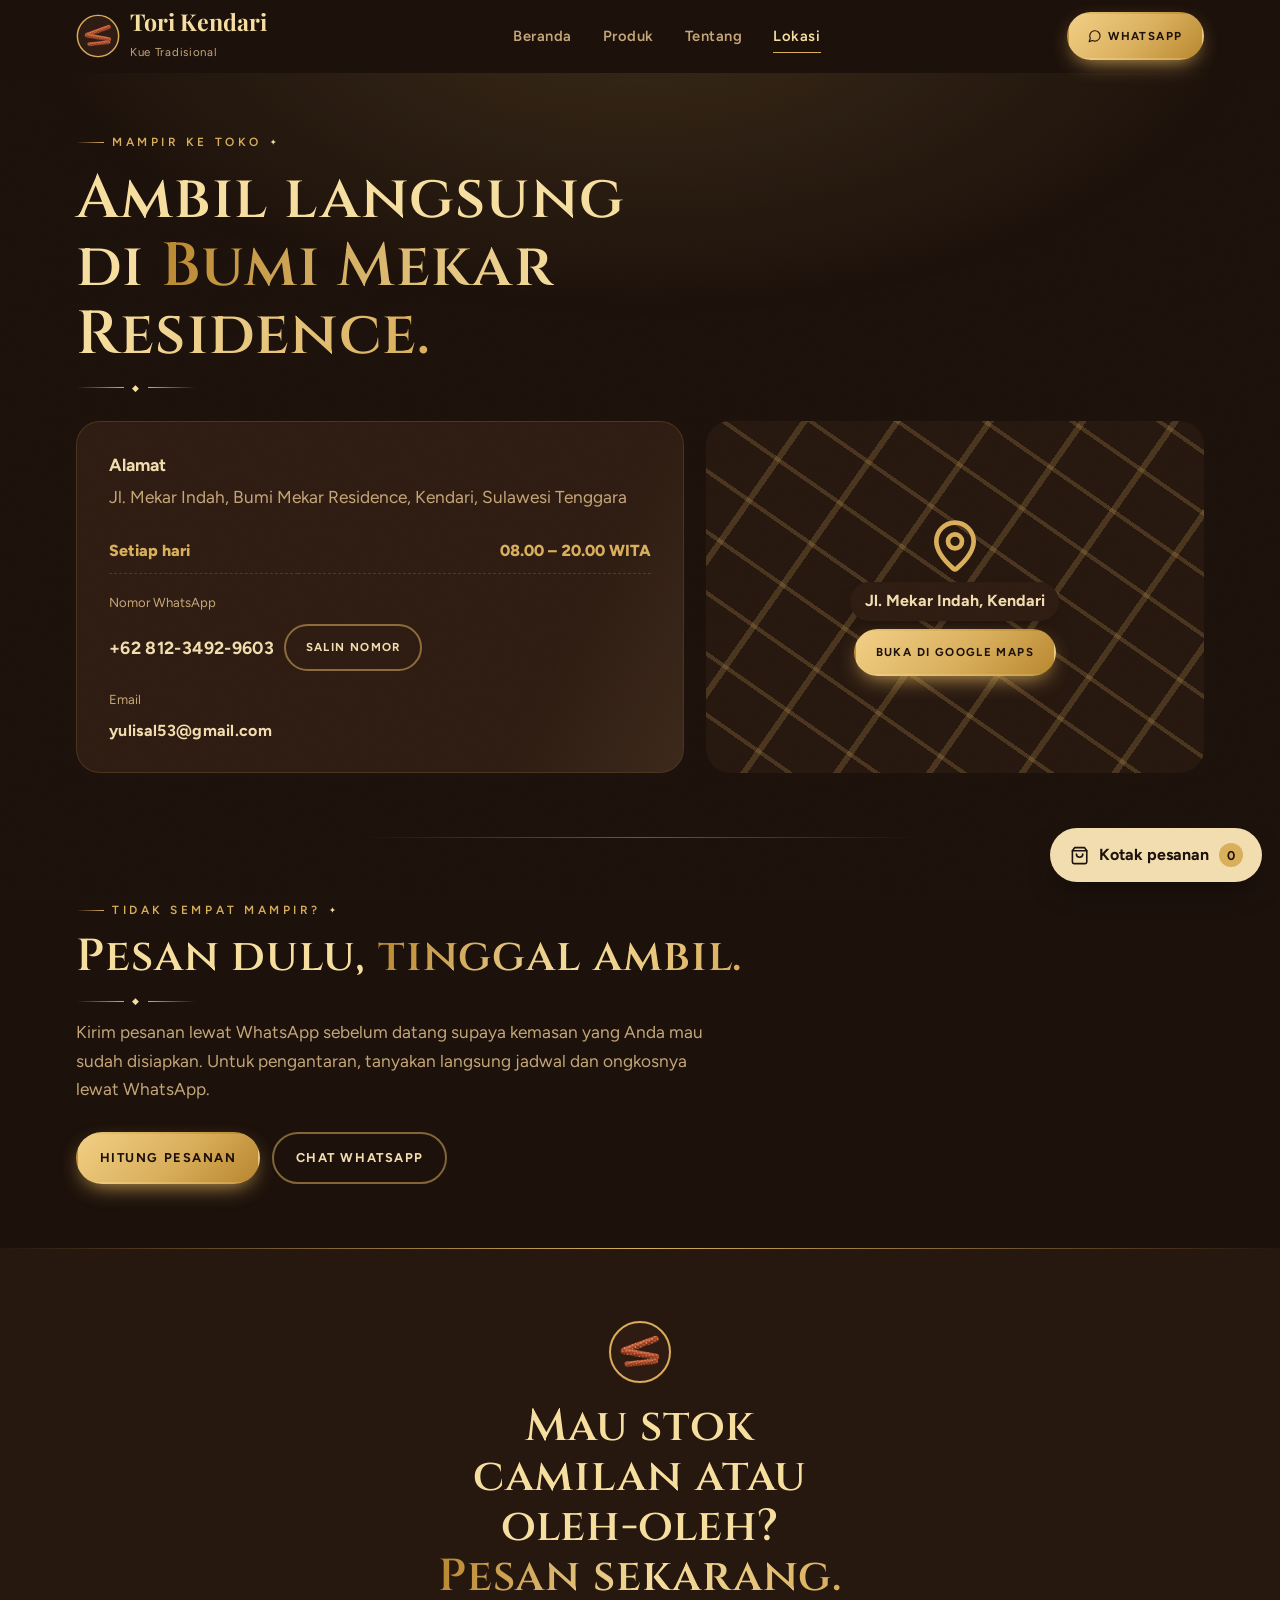
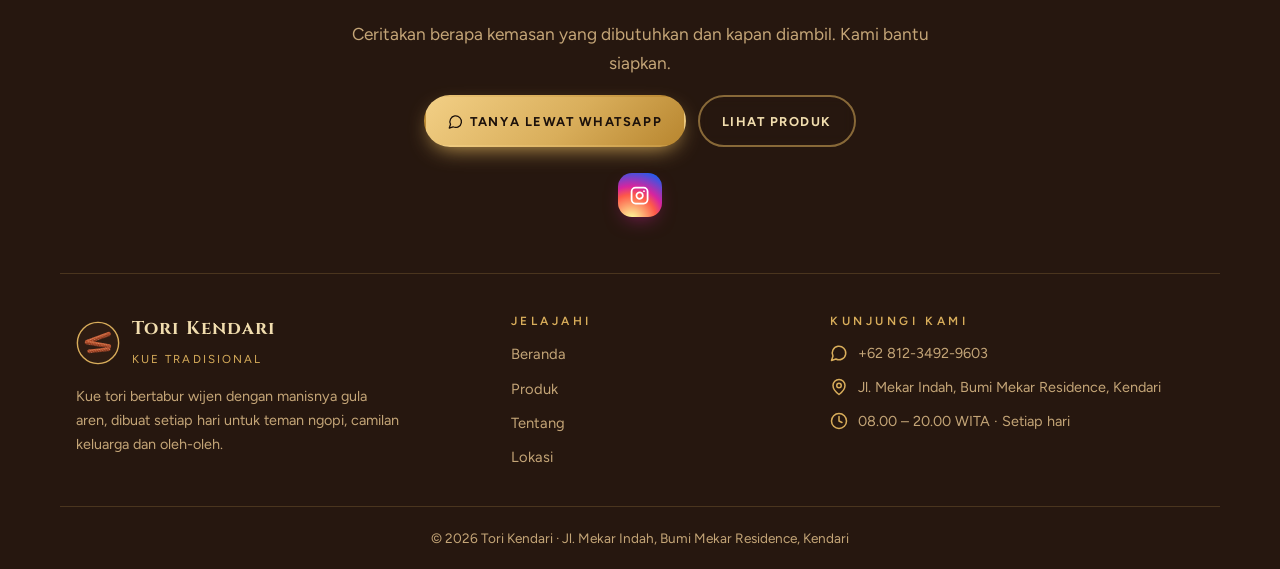
==== lokasi.html @ e7e42499 "Gabungkan Hitung Pesanan ke halaman Produk; pesan.html dialihkan ke produk.html#hitung Co-Authored-B" ====
<!doctype html>
<html lang="id">
<head>
<meta charset="utf-8">
<meta name="viewport" content="width=device-width,initial-scale=1,viewport-fit=cover">
<title>Lokasi & Jam Buka · Tori Kendari</title>
<meta name="claude:viewport-fit-sides" content="cover">
<meta name="description" content="Mampir ke Jl. Mekar Indah, Bumi Mekar Residence, Kendari. Buka setiap hari 08.00–20.00 WITA. Pesan dulu lewat WhatsApp, tinggal ambil!">
<meta property="og:type" content="website">
<meta property="og:site_name" content="Tori Kendari">
<meta property="og:locale" content="id_ID">
<meta property="og:url" content="https://tori-kendari.vercel.app/lokasi.html">
<meta property="og:title" content="Lokasi & Jam Buka · Tori Kendari">
<meta property="og:description" content="Mampir ke Jl. Mekar Indah, Bumi Mekar Residence, Kendari. Buka setiap hari 08.00–20.00 WITA. Pesan dulu lewat WhatsApp, tinggal ambil!">
<meta property="og:image" content="https://tori-kendari.vercel.app/og.jpg">
<meta property="og:image:width" content="1200">
<meta property="og:image:height" content="630">
<meta property="og:image:alt" content="Kue tori renyah bertabur wijen dari Tori Kendari">
<meta name="twitter:card" content="summary_large_image">
<meta name="twitter:title" content="Lokasi & Jam Buka · Tori Kendari">
<meta name="twitter:description" content="Mampir ke Jl. Mekar Indah, Bumi Mekar Residence, Kendari. Buka setiap hari 08.00–20.00 WITA. Pesan dulu lewat WhatsApp, tinggal ambil!">
<meta name="twitter:image" content="https://tori-kendari.vercel.app/og.jpg">
<meta name="theme-color" content="#1C110B">
<link rel="icon" href="favicon.svg" type="image/svg+xml">
<link rel="preconnect" href="https://fonts.googleapis.com">
<link rel="preconnect" href="https://fonts.gstatic.com" crossorigin>
<link rel="stylesheet" href="https://fonts.googleapis.com/css2?family=Cinzel:wght@500;600;700&family=Figtree:wght@400;500;600;700;800&family=Great+Vibes&family=Playfair+Display:ital,wght@0,600;0,700;1,600;1,700&display=swap">
<link rel="stylesheet" href="style.css">
</head>
<body data-page="lokasi">


<!-- Ilustrasi (dipakai ulang lewat <use>) -->
<svg width="0" height="0" style="position:absolute" aria-hidden="true">
  <defs>
    <pattern id="wijen" width="14" height="10" patternUnits="userSpaceOnUse" patternTransform="rotate(20)">
      <ellipse cx="3" cy="3" rx="1.7" ry="1" fill="#FFF3DC"/>
      <ellipse cx="10" cy="8" rx="1.7" ry="1" fill="#FFF3DC" transform="rotate(40 10 8)"/>
    </pattern>
    <linearGradient id="kulit" x1="0" y1="0" x2="0" y2="1">
      <stop offset="0" stop-color="#C8572F"/><stop offset=".55" stop-color="#A2401F"/><stop offset="1" stop-color="#6E2812"/>
    </linearGradient>
    <symbol id="stik" viewBox="0 0 100 20">
      <rect x="1" y="2" width="98" height="16" rx="8" fill="url(#kulit)"/>
      <rect x="1" y="2" width="98" height="16" rx="8" fill="url(#wijen)"/>
      <path d="M12 6h70" stroke="#F2A36E" stroke-width="2" stroke-linecap="round" opacity=".45"/>
    </symbol>
    <symbol id="i-tori" viewBox="0 0 120 120">
      <ellipse cx="60" cy="82" rx="50" ry="16" fill="#8A8F96"/>
      <ellipse cx="60" cy="78" rx="46" ry="13" fill="#5E6268"/>
      <use href="#stik" x="18" y="58" width="50" height="10" transform="rotate(-18 43 63)"/>
      <use href="#stik" x="46" y="56" width="52" height="10" transform="rotate(14 72 61)"/>
      <use href="#stik" x="24" y="66" width="54" height="11" transform="rotate(6 51 71)"/>
      <use href="#stik" x="40" y="46" width="48" height="10" transform="rotate(-30 64 51)"/>
      <use href="#stik" x="22" y="48" width="46" height="10" transform="rotate(24 45 53)"/>
      <use href="#stik" x="50" y="68" width="46" height="10" transform="rotate(-8 73 73)"/>
      <path d="M10 82c4 10 24 16 50 16s46-6 50-16" fill="none" stroke="#B9BEC4" stroke-width="3"/>
    </symbol>
    <symbol id="i-kotak" viewBox="0 0 120 120">
      <rect x="16" y="34" width="88" height="62" rx="8" fill="#E9EEF2" opacity=".35" stroke="#FFFFFF" stroke-opacity=".6" stroke-width="2"/>
      <use href="#stik" x="22" y="52" width="44" height="9" transform="rotate(-10 44 56)"/>
      <use href="#stik" x="52" y="48" width="44" height="9" transform="rotate(12 74 52)"/>
      <use href="#stik" x="26" y="68" width="46" height="9" transform="rotate(8 49 72)"/>
      <use href="#stik" x="54" y="72" width="42" height="9" transform="rotate(-6 75 76)"/>
      <use href="#stik" x="34" y="80" width="40" height="9" transform="rotate(-14 54 84)"/>
      <rect x="12" y="26" width="96" height="12" rx="5" fill="#FFFFFF" opacity=".4"/>
      <path d="M24 40v48" stroke="#fff" stroke-width="3" stroke-linecap="round" opacity=".5"/>
    </symbol>
    <symbol id="i-hadiah" viewBox="0 0 120 120">
      <rect x="22" y="46" width="76" height="52" rx="6" fill="#7A4A2A"/>
      <rect x="16" y="34" width="88" height="16" rx="5" fill="#9C6238"/>
      <rect x="54" y="34" width="12" height="64" fill="#D9AE5B"/>
      <path d="M60 34c-8-14-26-14-24-2 2 8 16 4 24 2zM60 34c8-14 26-14 24-2-2 8-16 4-24 2z" fill="#F2CF85"/>
    </symbol>
    <symbol id="i-pouch" viewBox="0 0 120 120">
      <path d="M30 22h60l6 74c0 4-3 6-6 6H30c-3 0-6-2-6-6z" fill="#E2A93A"/>
      <path d="M30 22h60v10H30z" fill="#C98A22"/>
      <path d="M36 27h48" stroke="#8A5A12" stroke-width="2" stroke-dasharray="3 3"/>
      <rect x="38" y="48" width="44" height="40" rx="8" fill="#FFF3DC" opacity=".35"/>
      <use href="#stik" x="40" y="56" width="38" height="8" transform="rotate(-14 59 60)"/>
      <use href="#stik" x="42" y="66" width="38" height="8" transform="rotate(10 61 70)"/>
      <use href="#stik" x="40" y="76" width="36" height="8" transform="rotate(-6 58 80)"/>
      <rect x="44" y="38" width="32" height="6" rx="3" fill="#5A2E1E" opacity=".7"/>
    </symbol>
    <symbol id="i-mark" viewBox="0 0 48 48">
      <circle cx="24" cy="24" r="24" fill="#2E1C12"/>
      <circle cx="24" cy="24" r="22.5" fill="none" stroke="#D9AE5B" stroke-width="1.5"/>
      <use href="#stik" x="9" y="15" width="30" height="7" transform="rotate(-20 24 18)"/>
      <use href="#stik" x="9" y="22" width="30" height="7" transform="rotate(10 24 25)"/>
      <use href="#stik" x="12" y="29" width="26" height="6" transform="rotate(-6 25 32)"/>
    </symbol>
  </defs>
</svg>

<header class="top" id="top">
  <div class="wrap bar">
    <a class="brand" href="index.html" aria-label="Tori Kendari, ke beranda">
      <svg class="brand-mark" aria-hidden="true"><use href="#i-mark"/></svg>
      <span><span class="brand-name">Tori Kendari</span><span class="brand-sub">Kue Tradisional</span></span>
    </a>
    <nav class="links" aria-label="Navigasi utama">
      <a href="index.html" data-page="index">Beranda</a>
      <a href="produk.html" data-page="produk">Produk</a>
      <a href="tentang.html" data-page="tentang">Tentang</a>
      <a href="lokasi.html" data-page="lokasi">Lokasi</a>
    </nav>
    <div class="top-actions">
      <a class="btn btn-rasp btn-sm wa-link" href="#" target="_blank" rel="noopener">
        <svg class="lc" viewBox="0 0 24 24" aria-hidden="true"><path d="M7.9 20A9 9 0 1 0 4 16.1L2 22Z"/></svg><span>WhatsApp</span>
      </a>
      <button class="menu-btn" id="menuBtn" aria-expanded="false" aria-controls="mnav" aria-label="Buka menu">
        <svg class="lc" viewBox="0 0 24 24" aria-hidden="true"><path d="M4 6h16M4 12h16M4 18h16"/></svg>
      </button>
    </div>
  </div>
  <nav class="wrap mnav" id="mnav" aria-label="Menu ponsel">
    <a href="index.html" data-page="index">Beranda</a><a href="produk.html" data-page="produk">Produk</a><a href="tentang.html" data-page="tentang">Tentang</a><a href="lokasi.html" data-page="lokasi">Lokasi</a>
  </nav>
</header>

<main>
<section class="page-first" id="lokasi">
  <div class="wrap">
    <div class="sec-head reveal">
      <span class="eyebrow">Mampir ke toko</span>
      <h1>Ambil langsung di <span class="rasp">Bumi Mekar Residence.</span></h1>
    </div>
    <div class="loc-grid reveal">
      <div class="loc-card">
        <div>
          <h3>Alamat</h3>
          <p class="lead" id="alamat" style="margin-top:6px"></p>
        </div>
        <table class="hours" aria-label="Jam buka">
          <tbody id="hours"></tbody>
        </table>
        <div class="copyrow">
          <span class="hint" style="width:100%">Nomor WhatsApp</span>
          <code id="waNum"></code>
          <button class="btn btn-ghost btn-sm" type="button" id="copyWa">Salin nomor</button>
        </div>
        <div class="copyrow">
          <span class="hint" style="width:100%">Email</span>
          <code id="email" class="small"></code>
        </div>
      </div>
      <div class="map-art">
        <div class="pin">
          <svg class="lc" viewBox="0 0 24 24" aria-hidden="true"><path d="M20 10c0 4.99-5.54 10.19-7.4 11.8a1 1 0 0 1-1.2 0C9.54 20.19 4 14.99 4 10a8 8 0 0 1 16 0"/><circle cx="12" cy="10" r="3"/></svg>
          <b>Jl. Mekar Indah, Kendari</b>
          <a class="btn btn-rasp btn-sm" id="mapsLink" href="#" target="_blank" rel="noopener">Buka di Google Maps</a>
        </div>
      </div>
    </div>
  </div>
</section>

<section class="tips">
  <div class="wrap">
    <div class="sec-head reveal">
      <span class="eyebrow">Tidak sempat mampir?</span>
      <h2>Pesan dulu, <span class="rasp">tinggal ambil.</span></h2>
      <p class="lead">Kirim pesanan lewat WhatsApp sebelum datang supaya kemasan yang Anda mau sudah disiapkan. Untuk pengantaran, tanyakan langsung jadwal dan ongkosnya lewat WhatsApp.</p>
    </div>
    <div class="ctas reveal"><a class="btn btn-rasp" href="produk.html#hitung">Hitung pesanan</a><a class="btn btn-ghost wa-link" href="#" target="_blank" rel="noopener">Chat WhatsApp</a></div>
  </div>
</section>
</main>

<footer>
  <div class="wrap fcta reveal">
    <svg width="64" height="64" aria-hidden="true"><use href="#i-mark"/></svg>
    <h2>Mau stok camilan atau oleh-oleh? <span class="rasp">Pesan sekarang.</span></h2>
    <p class="lead">Ceritakan berapa kemasan yang dibutuhkan dan kapan diambil. Kami bantu siapkan.</p>
    <div class="ctas" style="justify-content:center">
      <a class="btn btn-rasp wa-link" href="#" target="_blank" rel="noopener"><svg class="lc" viewBox="0 0 24 24" aria-hidden="true"><path d="M7.9 20A9 9 0 1 0 4 16.1L2 22Z"/></svg>Tanya lewat WhatsApp</a>
      <a class="btn btn-ghost" href="produk.html">Lihat produk</a>
    </div>
    <div class="socials">
      <a id="igLink" class="so-ig" href="#" target="_blank" rel="noopener" aria-label="Instagram"><svg class="lc" viewBox="0 0 24 24"><rect x="2" y="2" width="20" height="20" rx="5"/><path d="M16 11.37A4 4 0 1 1 12.63 8 4 4 0 0 1 16 11.37z"/><path d="M17.5 6.5h.01"/></svg></a>
    </div>
  </div>
  <div class="wrap fcols">
    <div class="fbrand">
      <a class="fbrand-logo" href="index.html"><svg width="44" height="44" aria-hidden="true"><use href="#i-mark"/></svg><span><b>Tori Kendari</b><small>Kue Tradisional</small></span></a>
      <p>Kue tori bertabur wijen dengan manisnya gula aren, dibuat setiap hari untuk teman ngopi, camilan keluarga dan oleh-oleh.</p>
    </div>
    <div class="fcol">
      <h4>Jelajahi</h4>
      <a href="index.html">Beranda</a><a href="produk.html">Produk</a><a href="tentang.html">Tentang</a><a href="lokasi.html">Lokasi</a>
    </div>
    <div class="fcol">
      <h4>Kunjungi kami</h4>
      <span class="fi"><svg class="lc" viewBox="0 0 24 24" aria-hidden="true"><path d="M7.9 20A9 9 0 1 0 4 16.1L2 22Z"/></svg>+62 812-3492-9603</span>
      <span class="fi"><svg class="lc" viewBox="0 0 24 24" aria-hidden="true"><path d="M20 10c0 6-8 12-8 12s-8-6-8-12a8 8 0 0 1 16 0Z"/><circle cx="12" cy="10" r="3"/></svg>Jl. Mekar Indah, Bumi Mekar Residence, Kendari</span>
      <span class="fi"><svg class="lc" viewBox="0 0 24 24" aria-hidden="true"><circle cx="12" cy="12" r="10"/><path d="M12 6v6l4 2"/></svg>08.00 – 20.00 WITA · Setiap hari</span>
    </div>
  </div>
  <div class="wrap fbottom"><p class="copy">© <span id="year">2026</span> Tori Kendari · Jl. Mekar Indah, Bumi Mekar Residence, Kendari</p></div>
</footer>

<button class="cart-fab" id="cartFab" type="button" aria-controls="drawer">
  <svg class="lc" viewBox="0 0 24 24" aria-hidden="true"><path d="M6 2 3 6v14a2 2 0 0 0 2 2h14a2 2 0 0 0 2-2V6l-3-4Z"/><path d="M3 6h18"/><path d="M16 10a4 4 0 0 1-8 0"/></svg>
  <span class="lbl">Kotak pesanan</span><span class="count" id="cartCount">0</span>
</button>
<div class="scrim" id="scrim"></div>
<aside class="drawer" id="drawer" aria-label="Kotak pesanan" aria-hidden="true">
  <div class="d-head">
    <h3>Kotak pesanan</h3>
    <button class="x" type="button" id="closeCart" aria-label="Tutup kotak pesanan"><svg class="lc" viewBox="0 0 24 24"><path d="M18 6 6 18M6 6l12 12"/></svg></button>
  </div>
  <div class="d-body">
    <div class="lines" id="lines"></div>
    <div class="total"><span>Perkiraan total</span><span id="total">Rp 0</span></div>
    <form id="orderForm" class="b-form" style="gap:12px" novalidate>
      <div class="field"><label for="oNama">Nama</label><input id="oNama" autocomplete="name" placeholder="Nama pemesan"></div>
      <div class="two">
        <div class="field"><label for="oTgl">Tanggal</label><input id="oTgl" type="date"></div>
        <div class="field"><label for="oJam">Jam</label><input id="oJam" type="time" value="10:00"></div>
      </div>
      <div class="field"><label for="oCara">Pengambilan</label>
        <select id="oCara"><option>Ambil di toko</option><option>Diantar</option></select>
      </div>
      <div class="field" id="alamatWrap" hidden><label for="oAlamat">Alamat antar</label><input id="oAlamat" placeholder="Jalan, kelurahan, patokan"></div>
      <div class="field"><label for="oCatatan">Catatan</label><textarea id="oCatatan" rows="2" placeholder="Misal: untuk oleh-oleh, minta dikemas terpisah"></textarea></div>
    </form>
  </div>
  <div class="d-foot">
    <a class="btn btn-rasp" id="sendWa" href="#" target="_blank" rel="noopener"><svg class="lc" viewBox="0 0 24 24" aria-hidden="true"><path d="M7.9 20A9 9 0 1 0 4 16.1L2 22Z"/></svg>Kirim pesanan lewat WhatsApp</a>
    <span class="hint" style="text-align:center">Pesan terbuka di WhatsApp. Belum ada yang terkirim sampai Anda menekan kirim di sana.</span>
  </div>
</aside>

<script src="app.js"></script>
</body>
</html>
---- style.css ----
/* Layout: etalase toko kue bernuansa cokelat tua seperti ganache; emas untuk judul, teks, garis dan tombol agar terasa elegan */
:root{
  --bg:#1C110B; --bg-2:#26170F; --card:#2E1C12; --deep:#120A06; --ink:#F1DDAE; --muted:#C4A577;
  --rasp:#D9AE5B; --rasp-deep:#F2CF85; --on-rasp:#1C110B; --gold-hi:#F6DE9F;
  --butter:#E9C46A; --pista:#A8C686; --line:rgba(217,174,91,.2); --shadow:rgba(0,0,0,.55);
  /* warna makanan */
  --sponge:#E7B86C; --choco:#5A2E1E; --cream:#FFF3DC; --berry:#C2364F; --pandan:#8CB86B;
  --display:"Playfair Display","Didot",Georgia,serif;
  --body:"Figtree","Segoe UI",system-ui,sans-serif;
  --hand:"Great Vibes","Snell Roundhand",cursive;
  color-scheme:dark;
}

*{box-sizing:border-box}
[hidden]{display:none!important}
html{overflow-x:clip;scroll-behavior:smooth;scroll-padding-top:84px}
body{margin:0;background:var(--bg);color:var(--ink);font-family:var(--body);font-size:16px;line-height:1.65;overflow-x:hidden}
body::before{content:"";position:fixed;inset:0 0 auto;height:env(safe-area-inset-top,0px);z-index:60;background:var(--bg)}
a{color:inherit}
img,svg{max-width:100%}
button,input,select,textarea{font:inherit;color:inherit}
:focus-visible{outline:3px solid var(--rasp);outline-offset:3px;border-radius:6px}
.wrap{max-width:1160px;margin:0 auto;padding-left:max(16px,env(safe-area-inset-left,0px));padding-right:max(16px,env(safe-area-inset-right,0px))}
h1,h2,h3{margin:0;text-wrap:balance}
h1,h2{font-family:var(--display);font-weight:600;line-height:1.08;letter-spacing:.005em;color:var(--gold-hi)}
h1 .rasp,h2 .rasp,.hero h1 .swash{font-style:italic;background:linear-gradient(100deg,#B8862F 0%,#F6DE9F 45%,#C9963E 100%);-webkit-background-clip:text;background-clip:text;color:transparent}
h1{font-size:clamp(2.5rem,6.2vw,4.6rem)}
h2{font-size:clamp(2rem,4.4vw,3.2rem)}
h3{font-size:1.1rem;font-weight:700;line-height:1.3}
p{margin:0}
.rasp{color:var(--rasp)}
.hand{font-family:var(--hand);font-size:1.5em;line-height:1.1;font-weight:400}
.eyebrow{display:inline-flex;align-items:center;gap:8px;font-size:.74rem;font-weight:600;letter-spacing:.3em;text-transform:uppercase;color:var(--rasp)}
.lead{color:var(--muted);font-size:1.08rem;max-width:58ch}
.lc{fill:none;stroke:currentColor;stroke-width:2;stroke-linecap:round;stroke-linejoin:round;width:1.2em;height:1.2em;flex:none}
section{padding-block:clamp(40px,5vw,64px)}
.sec-head{display:grid;gap:12px;margin-bottom:28px;max-width:720px}

/* tombol */
.btn{display:inline-flex;align-items:center;justify-content:center;gap:.55em;padding:.9em 1.5em;border-radius:999px;font-weight:700;font-size:.95rem;text-decoration:none;border:2px solid transparent;cursor:pointer;transition:transform .2s,background .2s,box-shadow .2s;white-space:nowrap}
.btn:hover{transform:translateY(-2px)}
.btn:active{transform:translateY(0) scale(.98)}
.btn-rasp{background:linear-gradient(135deg,#F2CF85,#D9AE5B 55%,#B8862F);color:var(--on-rasp);box-shadow:0 8px 22px -8px var(--rasp)}
.btn-rasp:hover{filter:brightness(1.08)}
.btn-ghost{background:transparent;border-color:var(--ink);color:var(--ink)}
.btn-ghost:hover{background:var(--ink);color:var(--bg)}
.btn-sm{padding:.6em 1.1em;font-size:.85rem}

/* header */
.top{position:sticky;top:env(safe-area-inset-top,0px);z-index:50;background:color-mix(in srgb,var(--bg) 88%,transparent);backdrop-filter:blur(10px);border-bottom:1px solid transparent;transition:border-color .3s,box-shadow .3s}
.top.scrolled{border-color:var(--line);box-shadow:0 6px 24px -18px var(--shadow)}
.bar{display:flex;align-items:center;justify-content:space-between;gap:16px;min-height:72px}
.brand{display:flex;align-items:center;gap:10px;text-decoration:none}
.brand-mark{width:44px;height:44px;flex:none}
.brand-name{font-family:var(--display);font-weight:700;font-size:1.45rem;line-height:1;color:var(--gold-hi)}
.brand-sub{display:block;font-size:.72rem;color:var(--muted);letter-spacing:.06em;margin-top:3px}
.links{display:flex;gap:4px}
.links a{padding:.5em .9em;border-radius:999px;text-decoration:none;font-weight:600;font-size:.92rem;color:var(--muted);transition:background .2s,color .2s}
.links a:hover,.links a.on{background:var(--bg-2);color:var(--ink)}
.top-actions{display:flex;align-items:center;gap:8px}
.menu-btn{display:none;width:44px;height:44px;border-radius:12px;border:1px solid var(--line);background:var(--card);cursor:pointer;align-items:center;justify-content:center}
.mnav{display:none}
@media (max-width:900px){
  .links{display:none}
  .menu-btn{display:inline-flex}
  .top-actions .btn span{display:none}
  .mnav{display:grid;gap:4px;max-height:0;overflow:hidden;transition:max-height .35s ease}
  .top.open .mnav{max-height:420px;padding-bottom:16px}
  .mnav a{padding:.8em 1em;border-radius:12px;text-decoration:none;font-weight:600;background:var(--bg-2)}
}

/* hero */
.hero{position:relative;padding-block:clamp(28px,5vw,64px) clamp(56px,7vw,90px);overflow:hidden}
.hero-grid{display:grid;grid-template-columns:1.05fr .95fr;gap:clamp(24px,4vw,56px);align-items:center}
.hero-copy{display:grid;gap:22px;min-width:0}
.status{display:inline-flex;align-items:center;gap:10px;width:max-content;max-width:100%;padding:.45em 1em .45em .7em;border-radius:999px;background:var(--card);border:1px solid var(--line);font-size:.88rem;font-weight:600}
.dot{width:10px;height:10px;border-radius:50%;background:var(--muted);flex:none}
.status.buka .dot{background:#3FA35B;box-shadow:0 0 0 0 rgba(63,163,91,.6);animation:ping 1.8s infinite}
@keyframes ping{70%{box-shadow:0 0 0 9px rgba(63,163,91,0)}100%{box-shadow:0 0 0 0 rgba(63,163,91,0)}}
.hero h1 .swash{display:inline-block;color:var(--rasp);position:relative}
.hero h1 .swash::after{content:"";position:absolute;left:2%;right:2%;bottom:-.06em;height:.16em;border-radius:99px;background:var(--line);z-index:-1;transform-origin:left;animation:swipe 1s .6s both cubic-bezier(.6,.1,.2,1)}
@keyframes swipe{from{transform:scaleX(0)}}
.ctas{display:flex;flex-wrap:wrap;gap:12px}
.oven{display:flex;align-items:center;gap:12px;padding:14px 16px;border-radius:16px;background:var(--bg-2);max-width:480px}
.oven-ico{width:42px;height:42px;border-radius:12px;background:var(--butter);color:#2B1711;display:grid;place-items:center;flex:none}
.oven b{display:block;font-size:.95rem}
.oven small{color:var(--muted);font-size:.85rem}
.hero-art{position:relative;aspect-ratio:1/1;max-width:540px;width:100%;justify-self:center}
.blob{position:absolute;inset:6%;border-radius:46% 54% 52% 48%/55% 45% 55% 45%;background:radial-gradient(circle at 30% 30%,var(--butter),transparent 60%),var(--bg-2);animation:morph 12s ease-in-out infinite}
@keyframes morph{50%{border-radius:58% 42% 40% 60%/42% 58% 42% 58%}}
.hero-cake{position:absolute;inset:0;width:100%;height:100%}
.float{position:absolute;width:24%;filter:drop-shadow(0 10px 14px var(--shadow));animation:bob 5s ease-in-out infinite}
.float.f1{top:6%;left:0;animation-delay:-1s}
.float.f2{top:10%;right:0;width:20%;animation-delay:-2.5s}
.float.f3{bottom:6%;right:4%;width:22%;animation-delay:-3.6s}
@keyframes bob{50%{transform:translateY(-14px) rotate(-6deg)}}
.tag-note{position:absolute;left:4%;bottom:12%;background:var(--card);border:1px solid var(--line);border-radius:14px;padding:8px 14px;transform:rotate(-5deg);box-shadow:0 10px 24px -14px var(--shadow);font-size:.85rem}
.tag-note .hand{color:var(--rasp);display:block;font-size:1.6rem}

/* animasi kue utama */
.layer{animation:drop .7s both cubic-bezier(.3,1.4,.5,1)}
.layer.l2{animation-delay:.15s}.layer.l3{animation-delay:.3s}.drip{animation:drop .6s .45s both cubic-bezier(.3,1.4,.5,1)}
.candles{animation:drop .5s .6s both}
@keyframes drop{from{transform:translateY(-40px);opacity:0}}
.flame{transform-box:fill-box;transform-origin:50% 100%;animation:flick .9s ease-in-out infinite alternate}
.flame:nth-of-type(2n){animation-delay:-.4s}
@keyframes flick{to{transform:scale(.82,1.12) rotate(4deg)}}
.sprinkle{animation:fall 3.5s linear infinite;transform-box:fill-box}
@keyframes fall{0%{transform:translateY(-30px) rotate(0);opacity:0}15%{opacity:1}100%{transform:translateY(80px) rotate(200deg);opacity:0}}

/* pita berjalan */
.ribbon{background:var(--rasp);color:var(--on-rasp);overflow:hidden;transform:rotate(-1.2deg);margin-block:-10px;position:relative;z-index:2;padding-block:14px}
.ribbon-track{display:flex;gap:36px;width:max-content;animation:slide 32s linear infinite;font-family:var(--display);font-size:1.35rem;white-space:nowrap}
.ribbon-track span{display:inline-flex;align-items:center;gap:36px}
.ribbon-track span::after{content:"✦";color:var(--butter)}
@keyframes slide{to{transform:translateX(-50%)}}

/* menu */
.menu{background:var(--bg)}
.chips{display:flex;flex-wrap:wrap;gap:8px;margin-bottom:28px}
.chip{padding:.55em 1.1em;border-radius:999px;border:1.5px solid var(--line);background:var(--card);cursor:pointer;font-weight:600;font-size:.9rem;transition:all .2s}
.chip:hover{border-color:var(--rasp)}
.chip.on{background:var(--ink);color:var(--bg);border-color:var(--ink)}
.grid{display:grid;grid-template-columns:repeat(auto-fill,minmax(240px,1fr));gap:18px}
.item{display:flex;flex-direction:column;background:var(--card);border-radius:22px;overflow:hidden;border:1px solid var(--line);transition:transform .3s,box-shadow .3s;animation:pop .45s both}
.item:hover{transform:translateY(-6px);box-shadow:0 22px 40px -24px var(--shadow)}
@keyframes pop{from{transform:scale(.94);opacity:.2}}
.item-art{position:relative;aspect-ratio:4/3;display:grid;place-items:center;background:radial-gradient(circle at 50% 58%,color-mix(in srgb,var(--tint,#F3C77F) 26%,transparent),transparent 68%),var(--bg-2);border-bottom:1px solid var(--line)}
.item-art svg{width:62%;height:auto;transition:transform .4s cubic-bezier(.3,1.5,.5,1)}
.item:hover .item-art svg{transform:scale(1.08) rotate(-4deg)}
.badge{position:absolute;top:12px;left:12px;background:var(--card);color:var(--ink);border-radius:999px;padding:.25em .75em;font-size:.75rem;font-weight:700}
.item-body{display:grid;gap:6px;padding:16px 18px 18px;flex:1}
.item-body p{color:var(--muted);font-size:.9rem}
.item-foot{display:flex;flex-wrap:wrap;align-items:center;justify-content:space-between;gap:10px;margin-top:auto;padding-top:10px}
.price{font-weight:800;font-variant-numeric:tabular-nums}
.price small{font-weight:500;color:var(--muted)}
.add{width:42px;height:42px;border-radius:50%;border:none;background:var(--rasp);color:var(--on-rasp);cursor:pointer;display:grid;place-items:center;transition:transform .2s}
.add:hover{transform:rotate(90deg) scale(1.08)}
.add.bump{animation:bump .4s}
@keyframes bump{50%{transform:scale(1.3)}}
.qtyctl{display:inline-flex;align-items:center;gap:4px;background:var(--bg-2);border-radius:999px;padding:3px}
.qtyctl button{width:32px;height:32px;border-radius:50%;border:none;background:var(--card);cursor:pointer;font-weight:800}
.qtyctl b{min-width:22px;text-align:center;font-variant-numeric:tabular-nums}
.note-sample{margin-top:18px;font-size:.85rem;color:var(--muted)}

/* rakit kue */
.builder{background:var(--bg-2)}
.b-grid{display:grid;grid-template-columns:1fr 1fr;gap:clamp(24px,4vw,56px);align-items:center}
.b-preview{position:relative;background:var(--card);border-radius:28px;padding:24px;border:1px solid var(--line);display:grid;place-items:center}
.b-preview svg{width:100%;max-width:440px;height:auto}
.b-preview .sum{position:absolute;top:18px;right:18px;background:var(--butter);color:#2B1711;border-radius:16px;padding:8px 14px;font-weight:800;font-variant-numeric:tabular-nums;transform:rotate(4deg)}
.b-cake *{transition:fill .5s,opacity .4s,transform .5s}
.b-form{display:grid;gap:22px;min-width:0}
fieldset{border:none;padding:0;margin:0;display:grid;gap:10px}
legend{font-weight:700;margin-bottom:10px;padding:0}
.opts{display:flex;flex-wrap:wrap;gap:8px}
.opt input{position:absolute;opacity:0;pointer-events:none}
.opt span{display:inline-flex;align-items:center;gap:8px;padding:.55em 1em;border-radius:14px;background:var(--card);border:1.5px solid var(--line);cursor:pointer;font-weight:600;font-size:.9rem;transition:all .2s}
.opt input:checked+span{border-color:var(--rasp);background:color-mix(in srgb,var(--rasp) 12%,var(--card));color:var(--ink)}
.opt input:focus-visible+span{outline:3px solid var(--rasp);outline-offset:2px}
.sw{width:16px;height:16px;border-radius:50%;border:1px solid var(--line)}
.field{display:grid;gap:6px}
.field label{font-weight:700;font-size:.9rem}
.field input,.field select,.field textarea{width:100%;padding:.75em 1em;border-radius:14px;border:1.5px solid var(--line);background:var(--card)}
.field input:focus,.field select:focus,.field textarea:focus{border-color:var(--rasp);outline:none}
.hint{font-size:.82rem;color:var(--muted)}

/* tentang & langkah */
.about-grid{display:grid;grid-template-columns:1fr 1fr;gap:clamp(24px,5vw,72px);align-items:start}
.feats{display:grid;grid-template-columns:1fr 1fr;gap:14px}
.feat{display:grid;gap:8px;padding:20px;border-radius:20px;background:var(--card);border:1px solid var(--line)}
.feat .ico{width:44px;height:44px;border-radius:14px;display:grid;place-items:center;background:var(--bg-2);color:var(--rasp)}
.feat p{color:var(--muted);font-size:.9rem}
.steps{display:grid;grid-template-columns:repeat(3,1fr);gap:18px;margin-top:56px;counter-reset:s}
.step{position:relative;padding:24px;border-radius:22px;border:2px dashed var(--line);display:grid;gap:8px}
.step::before{counter-increment:s;content:counter(s);font-family:var(--display);font-size:2.6rem;line-height:1;color:var(--rasp)}
.step p{color:var(--muted);font-size:.92rem}

/* ulasan */
.reviews{background:var(--deep);color:var(--ink)}
.reviews .eyebrow{color:var(--butter)}
.reviews .lead{color:var(--muted)}
.rv-track{display:flex;gap:18px;overflow-x:auto;scroll-snap-type:x mandatory;padding-bottom:12px;scrollbar-width:thin}
.rv{flex:0 0 min(360px,85%);scroll-snap-align:start;background:var(--card);border:1px solid var(--line);border-radius:22px;padding:24px;display:grid;gap:14px;align-content:start}
.rv q{font-size:1.02rem;quotes:"“" "”"}
.stars{color:var(--butter);letter-spacing:2px}
.rv-who{display:flex;align-items:center;gap:10px;font-weight:700}
.av{width:40px;height:40px;border-radius:50%;display:grid;place-items:center;font-weight:800;color:#2B1711}
.rv-who small{display:block;font-weight:500;opacity:.7}
.sample-flag{display:inline-block;margin-top:14px;font-size:.8rem;padding:.3em .8em;border:1px dashed currentColor;border-radius:999px;opacity:.75}

/* lokasi */
.loc-grid{display:grid;grid-template-columns:1.1fr .9fr;gap:22px}
.loc-card{background:var(--card);border:1px solid var(--line);border-radius:24px;padding:clamp(20px,3vw,32px);display:grid;gap:18px;align-content:start;min-width:0}
.hours{width:100%;border-collapse:collapse;font-variant-numeric:tabular-nums}
.hours td{padding:.55em 0;border-bottom:1px dashed var(--line)}
.hours td:last-child{text-align:right}
.hours tr.today td{font-weight:800;color:var(--rasp)}
.map-art{position:relative;border-radius:24px;overflow:hidden;min-height:300px;background:
  repeating-linear-gradient(35deg,transparent 0 46px,var(--line) 46px 50px),
  repeating-linear-gradient(-55deg,transparent 0 70px,var(--line) 70px 76px),var(--bg-2);display:grid;place-items:center}
.pin{display:grid;justify-items:center;gap:8px;text-align:center;padding:16px}
.pin .lc{width:56px;height:56px;color:var(--rasp);animation:bob 2.6s ease-in-out infinite}
.pin b{background:var(--card);padding:.4em .9em;border-radius:999px;box-shadow:0 8px 20px -12px var(--shadow)}
.copyrow{display:flex;flex-wrap:wrap;align-items:center;gap:10px}
.copyrow code{font:700 1.1rem var(--body);letter-spacing:.02em}

/* footer */
footer{background:var(--bg-2);padding-block:72px 32px;text-align:center}
.fcta{display:grid;gap:18px;justify-items:center}
.fcta h2{max-width:16ch}
.socials{display:flex;gap:10px;justify-content:center;margin-top:8px}
.socials a{width:44px;height:44px;border-radius:14px;display:grid;place-items:center;background:var(--card);border:1px solid var(--line);transition:transform .2s}
.socials a:hover{transform:translateY(-3px) rotate(-6deg)}
.copy{margin-top:-6px;color:var(--muted);font-size:.85rem}

/* tombol keranjang & laci */
.cart-fab{position:fixed;right:max(18px,env(safe-area-inset-right,0px));bottom:max(18px,env(safe-area-inset-bottom,0px));z-index:55;display:flex;align-items:center;gap:10px;padding:.85em 1.2em;border-radius:999px;border:none;background:var(--ink);color:var(--bg);font-weight:700;cursor:pointer;box-shadow:0 14px 30px -12px var(--shadow);transition:transform .25s}
.cart-fab:hover{transform:translateY(-3px)}
.cart-fab .count{background:var(--rasp);color:var(--on-rasp);border-radius:999px;min-width:24px;height:24px;display:grid;place-items:center;font-size:.8rem;padding:0 6px}
.cart-fab.shake{animation:shake .5s}
@keyframes shake{25%{transform:rotate(-6deg)}50%{transform:rotate(5deg)}75%{transform:rotate(-3deg)}}
.scrim{position:fixed;inset:0;background:rgba(20,8,5,.45);z-index:70;opacity:0;pointer-events:none;transition:opacity .3s}
.drawer{position:fixed;top:0;right:0;bottom:0;width:min(440px,100%);z-index:71;background:var(--bg);transform:translateX(100%);transition:transform .35s cubic-bezier(.3,.9,.3,1);display:flex;flex-direction:column;padding-top:env(safe-area-inset-top,0px);padding-bottom:env(safe-area-inset-bottom,0px);padding-right:env(safe-area-inset-right,0px)}
body.cart-open .scrim{opacity:1;pointer-events:auto}
body.cart-open .drawer{transform:none}
.d-head{display:flex;align-items:center;justify-content:space-between;padding:18px 20px;border-bottom:1px solid var(--line)}
.d-head h3{font-family:var(--display);font-weight:400;font-size:1.5rem}
.x{width:40px;height:40px;border-radius:12px;border:1px solid var(--line);background:var(--card);cursor:pointer;display:grid;place-items:center}
.d-body{flex:1;overflow:auto;padding:18px 20px;display:grid;gap:18px;align-content:start}
.lines{display:grid;gap:10px}
.line{display:grid;grid-template-columns:1fr auto;gap:4px 10px;align-items:center;padding:12px;border-radius:16px;background:var(--card);border:1px solid var(--line)}
.line .nm{font-weight:700;min-width:0}
.line .sub{grid-column:1;color:var(--muted);font-size:.82rem}
.line .qtyctl{grid-row:1/3;grid-column:2}
.empty{text-align:center;color:var(--muted);padding:24px 8px;display:grid;gap:10px;justify-items:center}
.total{display:flex;justify-content:space-between;font-weight:800;font-size:1.1rem;font-variant-numeric:tabular-nums}
.d-foot{padding:16px 20px;border-top:1px solid var(--line);display:grid;gap:8px}
.d-foot .btn{width:100%}
.two{display:grid;grid-template-columns:1fr 1fr;gap:10px}

/* muncul saat di-scroll (dari keadaan terlihat) */
.reveal.pre{opacity:0;transform:translateY(28px)}
.reveal{transition:opacity .7s ease,transform .7s ease}

@media (max-width:900px){
  .hero-grid,.b-grid,.about-grid,.loc-grid{grid-template-columns:1fr}
  .hero-art{max-width:420px}
  .steps{grid-template-columns:1fr}
}
@media (max-width:520px){
  .feats{grid-template-columns:1fr}
  .grid{grid-template-columns:1fr 1fr;gap:12px}
  .item-body{padding:12px 12px 14px}
  .item-body p{display:none}
  .item h3{font-size:.95rem}
  .badge{font-size:.68rem;top:8px;left:8px}
  .add{width:36px;height:36px}
  .price small{display:block}
  .two{grid-template-columns:1fr}
  .cart-fab .lbl{display:none}
}
@media (prefers-reduced-motion:reduce){
  *,*::before,*::after{animation:none!important;transition:none!important}
  html{scroll-behavior:auto}
  .reveal.pre{opacity:1;transform:none}
}

/* kue tori */
.jatuh{animation:jatuh .6s var(--d,0s) both cubic-bezier(.3,1.5,.5,1)}
@keyframes jatuh{from{opacity:0;translate:0 -60px}}
.grid-produk{grid-template-columns:repeat(4,minmax(0,1fr))}
.grid-produk .item-alt{grid-column:span 2}
.item-art img{width:100%;height:100%;object-fit:cover}
.item-alt .item-art{background:radial-gradient(circle at 50% 58%,rgba(217,174,91,.18),transparent 68%),var(--bg-2)}
.b-preview{gap:10px}
.b-preview svg{max-width:360px}
.b-weight{font-weight:700;color:var(--muted);font-variant-numeric:tabular-nums}
.pulse{animation:pulse .45s}
@keyframes pulse{50%{transform:scale(1.06) rotate(-2deg)}}
.qtyctl.big{width:max-content;padding:5px}
.qtyctl.big button{width:44px;height:44px;font-size:1.2rem;color:var(--ink)}
.qtyctl.big input{width:72px;text-align:center;border:none;background:transparent;font-weight:800;font-size:1.15rem;-moz-appearance:textfield}
.qtyctl.big input::-webkit-inner-spin-button{appearance:none}
.copyrow code.small{font-size:1rem;word-break:break-all}
@media (max-width:1000px){.grid-produk{grid-template-columns:repeat(3,minmax(0,1fr))}.grid-produk .item-alt{grid-column:1/-1}}
@media (max-width:760px){.grid-produk{grid-template-columns:1fr 1fr}}
@media (max-width:520px){
  .grid-produk{grid-template-columns:1fr 1fr}
  .item-alt{grid-column:1/-1}
  .item-alt .item-body p{display:block}
}

/* halaman terpisah */
.page-first{padding-block:clamp(32px,5vw,60px) clamp(40px,5vw,64px)}
.page-first h1{font-size:clamp(2.3rem,5vw,3.8rem)}
.crumb{display:flex;flex-wrap:wrap;gap:8px;font-size:.85rem;color:var(--muted)}
.crumb a{text-decoration:none;color:var(--muted)}
.crumb a:hover{color:var(--rasp)}
.crumb span:last-child{color:var(--ink)}
.links a.on,.mnav a.on{background:var(--bg-2);color:var(--gold-hi)}
.explore{background:var(--bg-2)}
.ex-grid{display:grid;grid-template-columns:repeat(2,minmax(0,1fr));gap:18px}
.ex-card{display:grid;gap:10px;align-content:start;padding:26px;border-radius:22px;background:var(--card);border:1px solid var(--line);text-decoration:none;transition:transform .3s,border-color .3s,box-shadow .3s}
.ex-card:hover{transform:translateY(-5px);border-color:var(--rasp);box-shadow:0 22px 40px -26px var(--shadow)}
.ex-card .ico{width:48px;height:48px;border-radius:14px;display:grid;place-items:center;color:var(--on-rasp);background:linear-gradient(135deg,#F2CF85,#D9AE5B 55%,#B8862F)}
.ex-card h3{font-family:var(--display);font-size:1.4rem;color:var(--gold-hi)}
.ex-card p{color:var(--muted)}
.ex-link{font-weight:700;font-size:.85rem;letter-spacing:.12em;text-transform:uppercase;color:var(--rasp);transition:letter-spacing .3s}
.ex-card:hover .ex-link{letter-spacing:.18em}
.price-sec{background:var(--bg-2)}
.price-grid{display:grid;grid-template-columns:.9fr 1.1fr;gap:clamp(24px,4vw,56px);align-items:center}
.table-card{background:var(--card);border:1px solid var(--line);border-radius:22px;padding:8px 22px;overflow-x:auto;min-width:0}
.ptable{width:100%;border-collapse:collapse;font-variant-numeric:tabular-nums}
.ptable th{text-align:left;font-size:.74rem;letter-spacing:.2em;text-transform:uppercase;color:var(--rasp);padding:14px 8px 10px;font-weight:600}
.ptable td{padding:12px 8px;border-top:1px dashed var(--line)}
.ptable td:last-child,.ptable th:last-child{text-align:right;font-weight:800;white-space:nowrap}
.ptable td:nth-child(2){color:var(--muted);white-space:nowrap}
.tip-grid{display:grid;grid-template-columns:repeat(3,minmax(0,1fr));gap:18px}
.tip{display:grid;gap:8px;padding:22px;border-radius:20px;border:2px dashed var(--line)}
.tip b{font-family:var(--display);font-size:1.25rem;color:var(--gold-hi)}
.tip p{color:var(--muted)}
.steps-sec{background:var(--bg-2)}
.steps-sec .steps{margin-top:0}
@media (max-width:900px){.price-grid{grid-template-columns:1fr}.tip-grid{grid-template-columns:1fr}}
@media (max-width:620px){.ex-grid{grid-template-columns:1fr}}
.grid-produk .item-alt .item-art{aspect-ratio:8/3}
@media (max-width:1000px){.grid-produk .item-alt .item-art{aspect-ratio:4/3}}
@media (max-width:1000px) and (min-width:761px){.grid-produk .item-alt .item-art{aspect-ratio:12/3}}
@media (max-width:760px){.grid-produk .item-alt .item-art{aspect-ratio:8/3}}
.grid-produk .item-alt .item-art svg{width:auto;height:78%;max-height:200px}
.socials a.so-ig{background:radial-gradient(circle at 30% 107%,#FDF497 0%,#FDF497 5%,#FD5949 45%,#D6249F 60%,#285AEB 90%);border:none;color:#FFFFFF;box-shadow:0 8px 20px -8px rgba(214,36,159,.6)}
.socials a.so-ig .lc{stroke-width:2.2}

/* kartu info kue tori & tata letak 5 produk */
.info-sec{background:var(--bg-2)}
.info-grid{display:grid;grid-template-columns:repeat(2,minmax(0,1fr));gap:18px}
.info{display:grid;align-content:start;gap:10px;padding:24px;border-radius:20px;background:var(--card);border:1px solid var(--line)}
.info-no{font-family:var(--display);font-size:1.3rem;color:var(--gold-hi)}
.info p{color:var(--muted)}
@media (max-width:620px){.info-grid{grid-template-columns:1fr}}
.grid-produk .item-alt{grid-column:span 3}
.grid-produk .item-alt .item-art{aspect-ratio:12/3}
@media (max-width:1000px){.grid-produk .item-alt{grid-column:auto}.grid-produk .item-alt .item-art{aspect-ratio:4/3}.grid-produk .item-alt .item-art svg{width:62%;height:auto}}
@media (max-width:520px){.grid-produk .item-alt{grid-column:auto}.item-alt .item-body p{display:none}}

/* kotak informasi yang hidup */
.feat,.info,.tip,.ex-card,.loc-card{position:relative;overflow:hidden;isolation:isolate;transition:transform .35s cubic-bezier(.2,.8,.3,1),border-color .35s,box-shadow .35s}
.feat::after,.info::after,.tip::after,.ex-card::after,.loc-card::after{content:"";position:absolute;inset:0;z-index:-1;pointer-events:none;background:linear-gradient(115deg,transparent 35%,rgba(246,222,159,.09) 50%,transparent 65%);background-size:250% 100%;animation:kilau 7s ease-in-out infinite;animation-delay:var(--kd,0s)}
.feat:hover,.info:hover,.tip:hover,.ex-card:hover,.loc-card:hover{transform:translateY(-6px);border-color:var(--rasp);box-shadow:0 22px 44px -26px var(--shadow),0 0 0 1px rgba(217,174,91,.25),0 0 34px -12px rgba(217,174,91,.45)}
.feat .ico,.ex-card .ico{animation:melayang 4s ease-in-out infinite;animation-delay:var(--kd,0s)}
.info-no::after{content:"";display:block;width:34px;height:2px;margin-top:8px;border-radius:2px;background:linear-gradient(90deg,var(--rasp),transparent);transition:width .4s}
.info:hover .info-no::after{width:80px}
:is(.feats,.info-grid,.tip-grid,.ex-grid,.loc-grid)>*{animation:naik .7s cubic-bezier(.2,.8,.3,1) both}
:is(.feats,.info-grid,.tip-grid,.ex-grid,.loc-grid).pre>*{animation:none;opacity:0}
:is(.feats,.info-grid,.tip-grid,.ex-grid,.loc-grid)>:nth-child(2){animation-delay:.12s;--kd:1.2s}
:is(.feats,.info-grid,.tip-grid,.ex-grid,.loc-grid)>:nth-child(3){animation-delay:.24s;--kd:2.4s}
:is(.feats,.info-grid,.tip-grid,.ex-grid,.loc-grid)>:nth-child(4){animation-delay:.36s;--kd:3.6s}
@keyframes naik{from{opacity:0;transform:translateY(26px) scale(.97)}}
@keyframes kilau{0%,55%{background-position:120% 0}100%{background-position:-120% 0}}
@keyframes melayang{0%,100%{transform:translateY(0)}50%{transform:translateY(-5px)}}

/* sentuhan premium */
body::before{content:"";position:fixed;inset:-50%;z-index:-1;pointer-events:none;background:radial-gradient(40% 30% at 15% 10%,rgba(217,174,91,.10),transparent 70%),radial-gradient(35% 30% at 90% 35%,rgba(180,110,50,.10),transparent 70%),radial-gradient(40% 35% at 30% 90%,rgba(217,174,91,.07),transparent 70%);animation:aurora 24s ease-in-out infinite alternate}
body::after{content:"";position:fixed;inset:0;z-index:200;pointer-events:none;opacity:.06;mix-blend-mode:overlay;background-image:url("data:image/svg+xml,%3Csvg xmlns='http://www.w3.org/2000/svg' width='160' height='160'%3E%3Cfilter id='n'%3E%3CfeTurbulence type='fractalNoise' baseFrequency='.85' numOctaves='3' stitchTiles='stitch'/%3E%3C/filter%3E%3Crect width='100%25' height='100%25' filter='url(%23n)'/%3E%3C/svg%3E")}
@keyframes aurora{to{transform:translate(4%,3%) rotate(6deg)}}
main{animation:masuk .6s cubic-bezier(.2,.8,.3,1) both}
body.keluar main,body.keluar footer{opacity:0;transform:translateY(-10px);transition:opacity .25s,transform .25s}
@keyframes masuk{from{opacity:0;transform:translateY(14px)}}
.progres{position:fixed;top:0;left:0;height:3px;width:100%;z-index:60;transform-origin:0 50%;transform:scaleX(var(--p,0));background:linear-gradient(90deg,#B8862F,#F6DE9F,#D9AE5B);box-shadow:0 0 12px rgba(246,222,159,.6)}
h1 .rasp,h2 .rasp,h1 .swash{background:linear-gradient(100deg,#B8862F 0%,#F6DE9F 25%,#D9AE5B 45%,#FFF1C9 55%,#C99A45 75%,#F6DE9F 100%);background-size:220% 100%;-webkit-background-clip:text;background-clip:text;color:transparent;animation:emas 6s linear infinite}
@keyframes emas{to{background-position:-220% 0}}
.eyebrow::before{content:"";width:28px;height:1px;background:linear-gradient(90deg,transparent,var(--rasp))}
.eyebrow::after{content:"✦";font-size:.7em;letter-spacing:0;color:var(--gold-hi)}
.btn-rasp{position:relative;overflow:hidden;isolation:isolate}
.btn-rasp::after{content:"";position:absolute;inset:0;z-index:-1;background:linear-gradient(110deg,transparent 30%,rgba(255,255,255,.55) 50%,transparent 70%);transform:translateX(-120%);animation:kilap 4.5s ease-in-out infinite}
@keyframes kilap{0%,60%{transform:translateX(-120%)}100%{transform:translateX(120%)}}
.btn-rasp:hover{box-shadow:0 12px 30px -8px var(--rasp),0 0 0 4px rgba(217,174,91,.15)}
.debu{position:absolute;inset:0;pointer-events:none;overflow:hidden;z-index:0}
.debu i{position:absolute;bottom:-10px;width:var(--s,4px);height:var(--s,4px);border-radius:50%;background:#F6DE9F;box-shadow:0 0 8px 2px rgba(246,222,159,.55);opacity:0;animation:debu var(--t,9s) linear var(--d,0s) infinite}
@keyframes debu{10%{opacity:.85}80%{opacity:.5}100%{opacity:0;transform:translate(var(--x,20px),-110vh)}}
.hero>.wrap,.page-first>.wrap{position:relative;z-index:1}
.page-first{position:relative;overflow:hidden}
.hero-art::before{content:"";position:absolute;inset:6%;border-radius:50%;border:1px solid rgba(246,222,159,.25);animation:putar 30s linear infinite;background:conic-gradient(from 0deg,transparent 0 80%,rgba(246,222,159,.35) 90%,transparent 100%);-webkit-mask:radial-gradient(farthest-side,transparent calc(100% - 2px),#000 calc(100% - 1px));mask:radial-gradient(farthest-side,transparent calc(100% - 2px),#000 calc(100% - 1px))}
@keyframes putar{to{transform:rotate(1turn)}}
.feat,.info,.tip,.ex-card,.loc-card,.item{background-image:radial-gradient(320px circle at var(--mx,-400px) var(--my,-400px),rgba(246,222,159,.10),transparent 60%)}
.feat,.info,.ex-card,.loc-card,.item{border-color:rgba(217,174,91,.16)}
.item{position:relative}
.item:hover{border-color:var(--rasp);box-shadow:0 26px 50px -28px var(--shadow),0 0 36px -14px rgba(217,174,91,.5)}
section+section{position:relative}
section+section::before{content:"";position:absolute;top:0;left:50%;width:min(560px,70%);height:1px;transform:translateX(-50%);background:linear-gradient(90deg,transparent,rgba(217,174,91,.45),transparent)}
footer{position:relative}
footer::before{content:"";position:absolute;top:0;left:0;right:0;height:1px;background:linear-gradient(90deg,transparent,var(--rasp),transparent)}
@media (max-width:620px){.debu i:nth-child(n+8){display:none}body::after{opacity:.04}}
@media (prefers-reduced-motion:reduce){.debu{display:none}h1 .rasp,h2 .rasp,h1 .swash{background-position:0 0}}

/* tabel harga rapi */
.table-card{padding:10px clamp(16px,3vw,28px) 14px}
.ptable th{padding:18px 14px 12px;border-bottom:1px solid rgba(217,174,91,.35)}
.ptable td{padding:14px;border-top:1px dashed var(--line);vertical-align:middle}
.ptable tbody tr:not(.pt-grup){transition:background .25s}
.ptable tbody tr:not(.pt-grup):hover{background:rgba(217,174,91,.06)}
.ptable th:nth-child(2),.ptable td:nth-child(2){text-align:center}
.ptable td:last-child{font-size:1.08rem;color:var(--gold-hi)}
.ptable .pt-grup td{border-top:none;padding:22px 14px 6px;font-size:.72rem;font-weight:700;letter-spacing:.24em;text-transform:uppercase;color:var(--rasp)}
.ptable .pt-grup:first-child td{padding-top:14px}
.ptable .pt-grup+tr td{border-top:none}
.pt-nama{display:inline-flex;align-items:center;gap:12px;font-weight:600;color:var(--ink)}
.pt-nama svg{width:34px;height:34px;flex:none;padding:5px;border-radius:10px;background:var(--bg-2);border:1px solid var(--line)}
.pt-isi{display:inline-block;min-width:68px;padding:4px 12px;border-radius:999px;font-size:.85rem;font-weight:700;color:var(--gold-hi);background:rgba(217,174,91,.12);border:1px solid rgba(217,174,91,.35)}
@media (max-width:520px){.ptable th,.ptable td{padding-inline:8px}.pt-nama{gap:8px;font-size:.92rem}.pt-nama svg{width:28px;height:28px;padding:4px}.pt-isi{min-width:56px;padding:3px 9px;font-size:.8rem}.ptable td:last-child{font-size:.98rem}}
.ptable tr.pt-grup td{text-align:left;font-size:.72rem;color:var(--rasp);font-weight:700}
.pt-nama{line-height:1.2}
.pt-nama{display:flex}.pt-isi{vertical-align:middle}

/* gaya referensi: judul klasik, ornamen, info bar, filter, footer kolom */
h1,h2{font-family:"Cinzel","Playfair Display",Georgia,serif;font-weight:600;letter-spacing:.02em;line-height:1.12}
h1{font-size:clamp(2.2rem,5.4vw,4rem)}
h2{font-size:clamp(1.8rem,3.8vw,2.8rem)}
h1 .swash,h1 .rasp,h2 .rasp{font-style:normal}
.hero h1 .swash::after{display:none}
.sec-head h1::after,.sec-head h2::after{content:"◆";display:block;width:120px;margin-top:14px;font:400 9px/10px var(--body);text-align:center;color:var(--gold-hi);background:linear-gradient(90deg,transparent,var(--rasp)) left center/48px 1px no-repeat,linear-gradient(90deg,var(--rasp),transparent) right center/48px 1px no-repeat}
.links a{border-radius:0;background:none!important;position:relative;letter-spacing:.04em}
.links a::after{content:"";position:absolute;left:.9em;right:.9em;bottom:.15em;height:1.5px;background:var(--rasp);transform:scaleX(0);transition:transform .3s}
.links a:hover::after,.links a.on::after{transform:scaleX(1)}
.links a.on{color:var(--gold-hi)}
.btn{text-transform:uppercase;letter-spacing:.12em;font-size:.8rem;padding:1.05em 1.7em}
.btn-sm{font-size:.72rem}
.btn-ghost{border-color:rgba(217,174,91,.55);color:var(--ink);backdrop-filter:blur(6px)}
.btn-ghost:hover{border-color:var(--gold-hi);color:var(--gold-hi);box-shadow:0 0 24px -8px rgba(246,222,159,.5)}
.page-first,.hero{background:radial-gradient(70% 60% at 50% -10%,rgba(217,174,91,.16),transparent 70%)}
.infobar{border-block:1px solid var(--line);background:linear-gradient(90deg,rgba(217,174,91,.04),rgba(217,174,91,.10),rgba(217,174,91,.04))}
.infobar-in{display:flex;flex-wrap:wrap;justify-content:space-between;gap:10px 28px;padding-block:16px}
.infobar span{display:inline-flex;align-items:center;gap:10px;font-size:.78rem;font-weight:600;letter-spacing:.16em;text-transform:uppercase;color:var(--muted)}
.infobar .lc{width:18px;height:18px;color:var(--rasp)}
.filter{display:flex;flex-wrap:wrap;gap:10px;margin:-6px 0 26px}
.filter button{font:600 .8rem var(--body);letter-spacing:.12em;text-transform:uppercase;padding:.75em 1.4em;border-radius:999px;border:1px solid var(--line);background:transparent;color:var(--muted);cursor:pointer;transition:all .3s}
.filter button:hover{color:var(--gold-hi);border-color:var(--rasp)}
.filter button.on{background:linear-gradient(135deg,#F2CF85,#D9AE5B 55%,#B8862F);color:var(--on-rasp);border-color:transparent;box-shadow:0 8px 22px -8px var(--rasp)}
.item[hidden]{display:none}
footer{padding-bottom:0}
.fcols{display:grid;grid-template-columns:1.4fr 1fr 1.3fr;gap:32px;text-align:left;margin-top:56px;padding-top:40px;border-top:1px solid var(--line)}
.fbrand{display:grid;gap:14px;align-content:start}
.fbrand-logo{display:inline-flex;align-items:center;gap:12px;text-decoration:none;color:var(--ink)}
.fbrand-logo b{display:block;font-family:"Cinzel",serif;font-size:1.15rem;letter-spacing:.06em}
.fbrand-logo small{font-size:.72rem;letter-spacing:.18em;text-transform:uppercase;color:var(--rasp)}
.fbrand p{color:var(--muted);font-size:.9rem;max-width:36ch}
.fcol{display:grid;gap:10px;align-content:start}
.fcol h4{margin:0 0 4px;font:600 .74rem var(--body);letter-spacing:.3em;text-transform:uppercase;color:var(--rasp)}
.fcol a{color:var(--muted);text-decoration:none;font-size:.92rem;width:fit-content;transition:color .2s,transform .2s}
.fcol a:hover{color:var(--gold-hi);transform:translateX(4px)}
.fi{display:flex;gap:10px;align-items:flex-start;color:var(--muted);font-size:.9rem}
.fi .lc{width:18px;height:18px;flex:none;margin-top:2px;color:var(--rasp)}
.fbottom{margin-top:36px;padding-block:20px;border-top:1px solid var(--line);text-align:center}
.fbottom .copy{margin:0}
@media (max-width:760px){.fcols{grid-template-columns:1fr 1fr}.fbrand{grid-column:1/-1}.infobar-in{justify-content:center}}
@media (max-width:460px){.fcols{grid-template-columns:1fr}.infobar span{font-size:.7rem;letter-spacing:.12em}}
.infobar{margin-bottom:14px}

/* pita berjalan lurus, gelap, tulisan emas */
.infobar{margin-bottom:0;border-bottom:none}
.ribbon{transform:none;margin-block:0;padding-block:16px;color:var(--gold-hi);background:linear-gradient(90deg,rgba(217,174,91,.04),rgba(217,174,91,.10),rgba(217,174,91,.04)),var(--bg-2);border-block:1px solid var(--rasp);box-shadow:inset 0 1px 0 rgba(246,222,159,.12),inset 0 -1px 0 rgba(246,222,159,.12)}
.ribbon::before,.ribbon::after{content:"";position:absolute;top:0;bottom:0;width:80px;z-index:1;pointer-events:none}
.ribbon::before{left:0;background:linear-gradient(90deg,var(--bg-2),transparent)}
.ribbon::after{right:0;background:linear-gradient(-90deg,var(--bg-2),transparent)}
.ribbon-track{font-family:"Cinzel",serif;font-size:1.05rem;letter-spacing:.14em;text-transform:uppercase;align-items:center}
.ribbon-track span::after{color:var(--rasp);font-size:.8em}
.ribbon{border-top-color:var(--rasp)}
#hitung{scroll-margin-top:72px}
#hitung.builder{background:transparent}
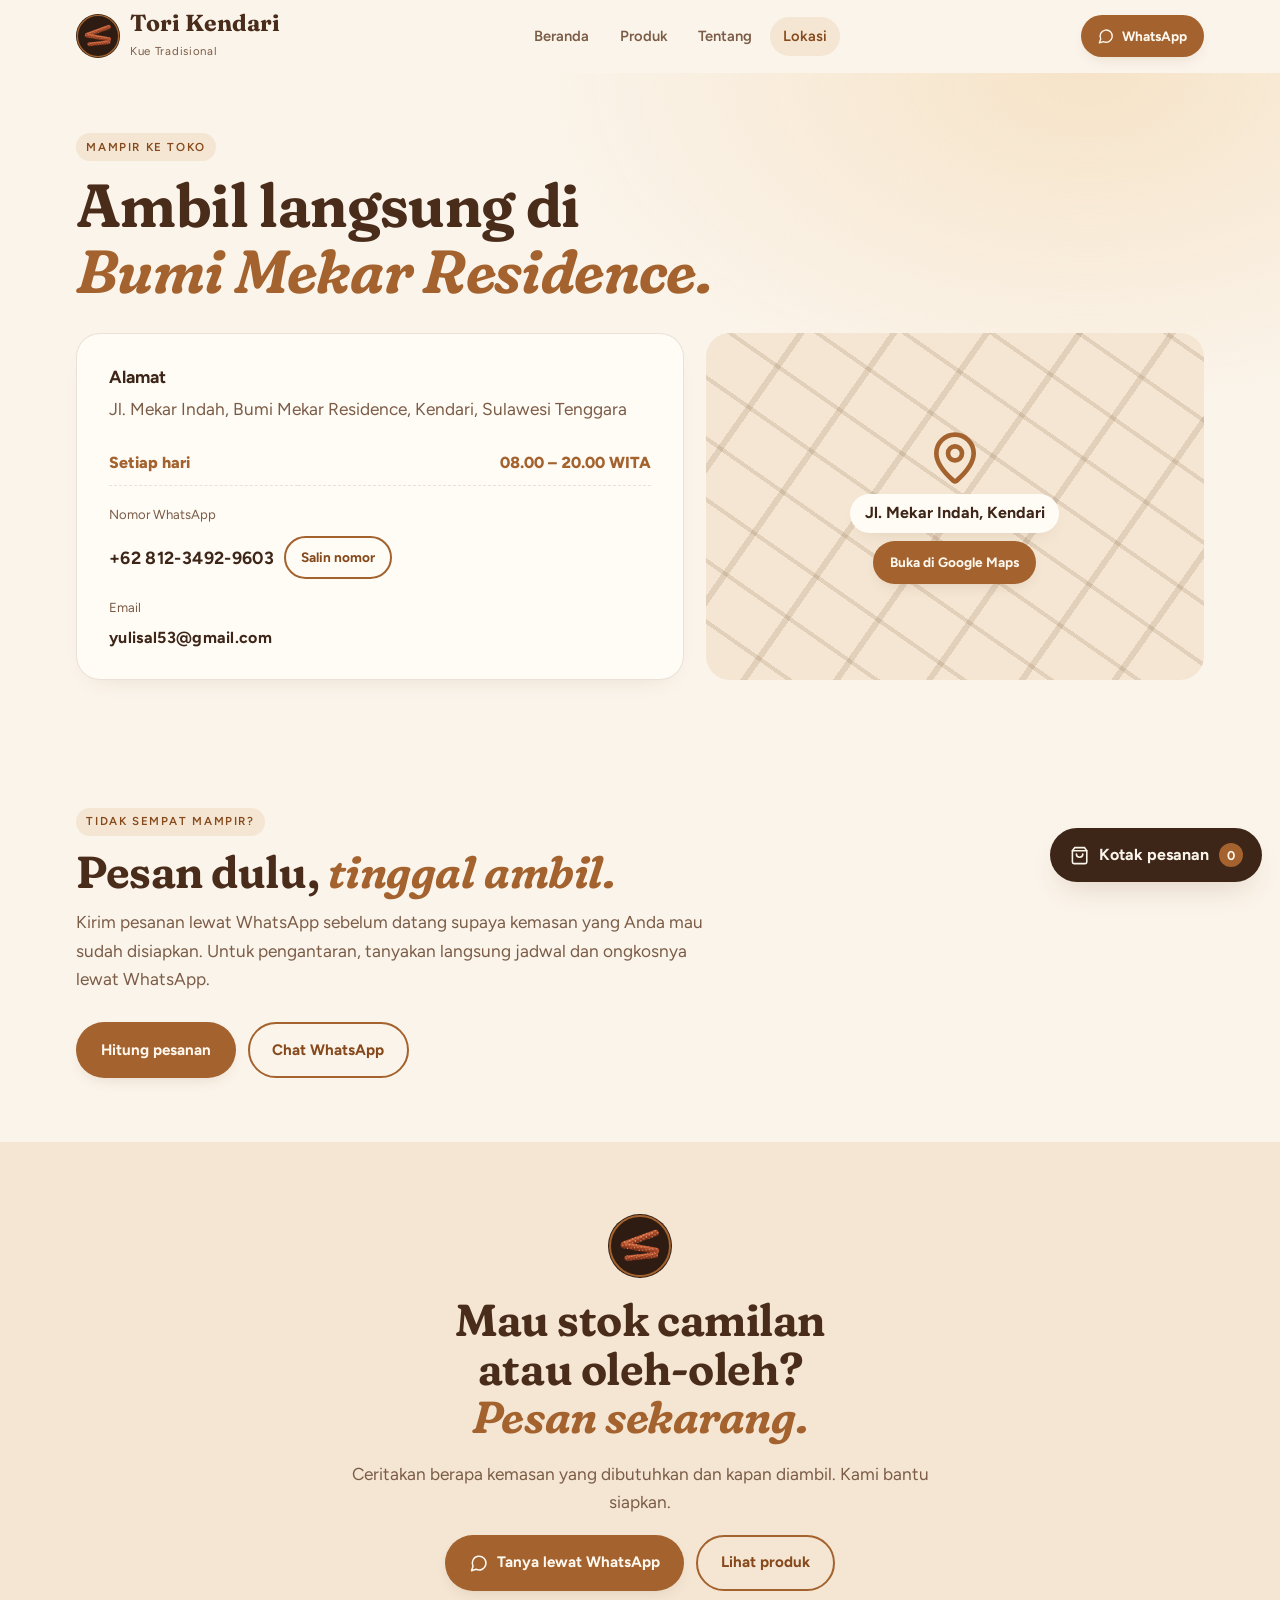
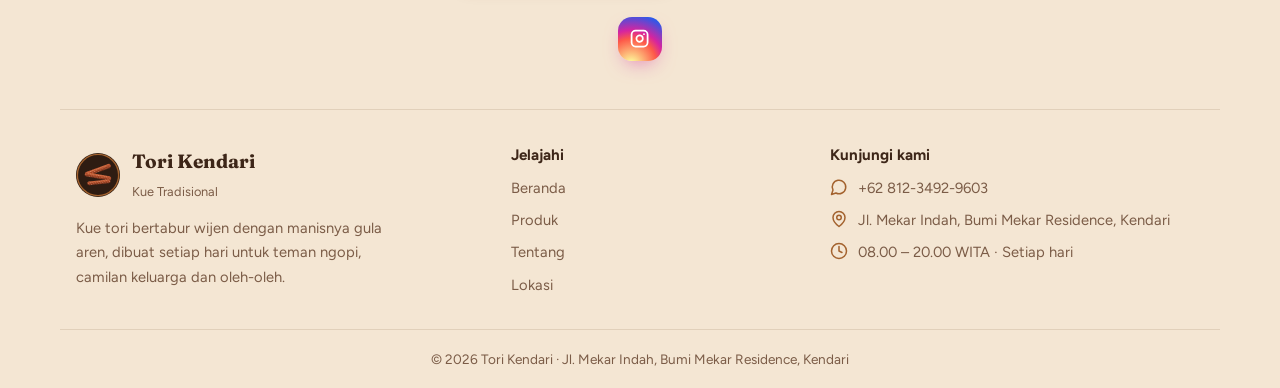
==== commit ac8e00a8: "Redesain kasual: palet krem dan cokelat karamel, font Fraunces dan Caveat, efek mewah dihapus, gamba" ====
--- a/lokasi.html
+++ b/lokasi.html
@@ -20,11 +20,11 @@
 <meta name="twitter:title" content="Lokasi & Jam Buka · Tori Kendari">
 <meta name="twitter:description" content="Mampir ke Jl. Mekar Indah, Bumi Mekar Residence, Kendari. Buka setiap hari 08.00–20.00 WITA. Pesan dulu lewat WhatsApp, tinggal ambil!">
 <meta name="twitter:image" content="https://tori-kendari.vercel.app/og.jpg">
-<meta name="theme-color" content="#1C110B">
+<meta name="theme-color" content="#FBF4EA">
 <link rel="icon" href="favicon.svg" type="image/svg+xml">
 <link rel="preconnect" href="https://fonts.googleapis.com">
 <link rel="preconnect" href="https://fonts.gstatic.com" crossorigin>
-<link rel="stylesheet" href="https://fonts.googleapis.com/css2?family=Cinzel:wght@500;600;700&family=Figtree:wght@400;500;600;700;800&family=Great+Vibes&family=Playfair+Display:ital,wght@0,600;0,700;1,600;1,700&display=swap">
+<link rel="stylesheet" href="https://fonts.googleapis.com/css2?family=Caveat:wght@500;700&family=Figtree:wght@400;500;600;700;800&family=Fraunces:ital,opsz,wght,SOFT@0,9..144,500..700,100;1,9..144,500..700,100&display=swap">
 <link rel="stylesheet" href="style.css">
 </head>
 <body data-page="lokasi">
@@ -84,7 +84,7 @@
     </symbol>
     <symbol id="i-mark" viewBox="0 0 48 48">
       <circle cx="24" cy="24" r="24" fill="#2E1C12"/>
-      <circle cx="24" cy="24" r="22.5" fill="none" stroke="#D9AE5B" stroke-width="1.5"/>
+      <circle cx="24" cy="24" r="22.5" fill="none" stroke="#A3622E" stroke-width="1.5"/>
       <use href="#stik" x="9" y="15" width="30" height="7" transform="rotate(-20 24 18)"/>
       <use href="#stik" x="9" y="22" width="30" height="7" transform="rotate(10 24 25)"/>
       <use href="#stik" x="12" y="29" width="26" height="6" transform="rotate(-6 25 32)"/>
--- a/style.css
+++ b/style.css
@@ -1,14 +1,14 @@
-/* Layout: etalase toko kue bernuansa cokelat tua seperti ganache; emas untuk judul, teks, garis dan tombol agar terasa elegan */
+/* Layout: kasual dan hangat; krem susu sebagai latar, cokelat karamel untuk aksen dan tombol */
 :root{
-  --bg:#1C110B; --bg-2:#26170F; --card:#2E1C12; --deep:#120A06; --ink:#F1DDAE; --muted:#C4A577;
-  --rasp:#D9AE5B; --rasp-deep:#F2CF85; --on-rasp:#1C110B; --gold-hi:#F6DE9F;
-  --butter:#E9C46A; --pista:#A8C686; --line:rgba(217,174,91,.2); --shadow:rgba(0,0,0,.55);
+  --bg:#FBF4EA; --bg-2:#F4E6D3; --card:#FFFBF5; --deep:#5B3A26; --ink:#3D2618; --muted:#7B5C47;
+  --rasp:#A3622E; --rasp-deep:#86491C; --on-rasp:#FFF8EE; --gold-hi:#4A2C1B;
+  --butter:#F2C46B; --pista:#A8C686; --line:rgba(110,70,40,.14); --shadow:rgba(110,65,30,.22);
   /* warna makanan */
   --sponge:#E7B86C; --choco:#5A2E1E; --cream:#FFF3DC; --berry:#C2364F; --pandan:#8CB86B;
-  --display:"Playfair Display","Didot",Georgia,serif;
+  --display:"Fraunces","Georgia",serif;
   --body:"Figtree","Segoe UI",system-ui,sans-serif;
-  --hand:"Great Vibes","Snell Roundhand",cursive;
-  color-scheme:dark;
+  --hand:"Caveat","Comic Neue",cursive;
+  color-scheme:light;
 }
 
 *{box-sizing:border-box}
@@ -23,7 +23,7 @@
 .wrap{max-width:1160px;margin:0 auto;padding-left:max(16px,env(safe-area-inset-left,0px));padding-right:max(16px,env(safe-area-inset-right,0px))}
 h1,h2,h3{margin:0;text-wrap:balance}
 h1,h2{font-family:var(--display);font-weight:600;line-height:1.08;letter-spacing:.005em;color:var(--gold-hi)}
-h1 .rasp,h2 .rasp,.hero h1 .swash{font-style:italic;background:linear-gradient(100deg,#B8862F 0%,#F6DE9F 45%,#C9963E 100%);-webkit-background-clip:text;background-clip:text;color:transparent}
+h1 .rasp,h2 .rasp,.hero h1 .swash{font-style:italic;color:var(--rasp)}
 h1{font-size:clamp(2.5rem,6.2vw,4.6rem)}
 h2{font-size:clamp(2rem,4.4vw,3.2rem)}
 h3{font-size:1.1rem;font-weight:700;line-height:1.3}
@@ -40,7 +40,7 @@
 .btn{display:inline-flex;align-items:center;justify-content:center;gap:.55em;padding:.9em 1.5em;border-radius:999px;font-weight:700;font-size:.95rem;text-decoration:none;border:2px solid transparent;cursor:pointer;transition:transform .2s,background .2s,box-shadow .2s;white-space:nowrap}
 .btn:hover{transform:translateY(-2px)}
 .btn:active{transform:translateY(0) scale(.98)}
-.btn-rasp{background:linear-gradient(135deg,#F2CF85,#D9AE5B 55%,#B8862F);color:var(--on-rasp);box-shadow:0 8px 22px -8px var(--rasp)}
+.btn-rasp{background:var(--rasp);color:var(--on-rasp);box-shadow:0 8px 22px -8px var(--rasp)}
 .btn-rasp:hover{filter:brightness(1.08)}
 .btn-ghost{background:transparent;border-color:var(--ink);color:var(--ink)}
 .btn-ghost:hover{background:var(--ink);color:var(--bg)}
@@ -272,7 +272,7 @@
 .grid-produk{grid-template-columns:repeat(4,minmax(0,1fr))}
 .grid-produk .item-alt{grid-column:span 2}
 .item-art img{width:100%;height:100%;object-fit:cover}
-.item-alt .item-art{background:radial-gradient(circle at 50% 58%,rgba(217,174,91,.18),transparent 68%),var(--bg-2)}
+.item-alt .item-art{background:radial-gradient(circle at 50% 58%,rgba(160,97,47,.18),transparent 68%),var(--bg-2)}
 .b-preview{gap:10px}
 .b-preview svg{max-width:360px}
 .b-weight{font-weight:700;color:var(--muted);font-variant-numeric:tabular-nums}
@@ -303,7 +303,7 @@
 .ex-grid{display:grid;grid-template-columns:repeat(2,minmax(0,1fr));gap:18px}
 .ex-card{display:grid;gap:10px;align-content:start;padding:26px;border-radius:22px;background:var(--card);border:1px solid var(--line);text-decoration:none;transition:transform .3s,border-color .3s,box-shadow .3s}
 .ex-card:hover{transform:translateY(-5px);border-color:var(--rasp);box-shadow:0 22px 40px -26px var(--shadow)}
-.ex-card .ico{width:48px;height:48px;border-radius:14px;display:grid;place-items:center;color:var(--on-rasp);background:linear-gradient(135deg,#F2CF85,#D9AE5B 55%,#B8862F)}
+.ex-card .ico{width:48px;height:48px;border-radius:14px;display:grid;place-items:center;color:var(--on-rasp);background:var(--rasp)}
 .ex-card h3{font-family:var(--display);font-size:1.4rem;color:var(--gold-hi)}
 .ex-card p{color:var(--muted)}
 .ex-link{font-weight:700;font-size:.85rem;letter-spacing:.12em;text-transform:uppercase;color:var(--rasp);transition:letter-spacing .3s}
@@ -347,7 +347,7 @@
 /* kotak informasi yang hidup */
 .feat,.info,.tip,.ex-card,.loc-card{position:relative;overflow:hidden;isolation:isolate;transition:transform .35s cubic-bezier(.2,.8,.3,1),border-color .35s,box-shadow .35s}
 .feat::after,.info::after,.tip::after,.ex-card::after,.loc-card::after{content:"";position:absolute;inset:0;z-index:-1;pointer-events:none;background:linear-gradient(115deg,transparent 35%,rgba(246,222,159,.09) 50%,transparent 65%);background-size:250% 100%;animation:kilau 7s ease-in-out infinite;animation-delay:var(--kd,0s)}
-.feat:hover,.info:hover,.tip:hover,.ex-card:hover,.loc-card:hover{transform:translateY(-6px);border-color:var(--rasp);box-shadow:0 22px 44px -26px var(--shadow),0 0 0 1px rgba(217,174,91,.25),0 0 34px -12px rgba(217,174,91,.45)}
+.feat:hover,.info:hover,.tip:hover,.ex-card:hover,.loc-card:hover{transform:translateY(-6px);border-color:var(--rasp);box-shadow:0 22px 44px -26px var(--shadow),0 0 0 1px rgba(160,97,47,.25),0 0 34px -12px rgba(160,97,47,.45)}
 .feat .ico,.ex-card .ico{animation:melayang 4s ease-in-out infinite;animation-delay:var(--kd,0s)}
 .info-no::after{content:"";display:block;width:34px;height:2px;margin-top:8px;border-radius:2px;background:linear-gradient(90deg,var(--rasp),transparent);transition:width .4s}
 .info:hover .info-no::after{width:80px}
@@ -360,46 +360,18 @@
 @keyframes kilau{0%,55%{background-position:120% 0}100%{background-position:-120% 0}}
 @keyframes melayang{0%,100%{transform:translateY(0)}50%{transform:translateY(-5px)}}
 
-/* sentuhan premium */
-body::before{content:"";position:fixed;inset:-50%;z-index:-1;pointer-events:none;background:radial-gradient(40% 30% at 15% 10%,rgba(217,174,91,.10),transparent 70%),radial-gradient(35% 30% at 90% 35%,rgba(180,110,50,.10),transparent 70%),radial-gradient(40% 35% at 30% 90%,rgba(217,174,91,.07),transparent 70%);animation:aurora 24s ease-in-out infinite alternate}
-body::after{content:"";position:fixed;inset:0;z-index:200;pointer-events:none;opacity:.06;mix-blend-mode:overlay;background-image:url("data:image/svg+xml,%3Csvg xmlns='http://www.w3.org/2000/svg' width='160' height='160'%3E%3Cfilter id='n'%3E%3CfeTurbulence type='fractalNoise' baseFrequency='.85' numOctaves='3' stitchTiles='stitch'/%3E%3C/filter%3E%3Crect width='100%25' height='100%25' filter='url(%23n)'/%3E%3C/svg%3E")}
-@keyframes aurora{to{transform:translate(4%,3%) rotate(6deg)}}
+/* transisi halaman */
 main{animation:masuk .6s cubic-bezier(.2,.8,.3,1) both}
 body.keluar main,body.keluar footer{opacity:0;transform:translateY(-10px);transition:opacity .25s,transform .25s}
 @keyframes masuk{from{opacity:0;transform:translateY(14px)}}
-.progres{position:fixed;top:0;left:0;height:3px;width:100%;z-index:60;transform-origin:0 50%;transform:scaleX(var(--p,0));background:linear-gradient(90deg,#B8862F,#F6DE9F,#D9AE5B);box-shadow:0 0 12px rgba(246,222,159,.6)}
-h1 .rasp,h2 .rasp,h1 .swash{background:linear-gradient(100deg,#B8862F 0%,#F6DE9F 25%,#D9AE5B 45%,#FFF1C9 55%,#C99A45 75%,#F6DE9F 100%);background-size:220% 100%;-webkit-background-clip:text;background-clip:text;color:transparent;animation:emas 6s linear infinite}
-@keyframes emas{to{background-position:-220% 0}}
-.eyebrow::before{content:"";width:28px;height:1px;background:linear-gradient(90deg,transparent,var(--rasp))}
-.eyebrow::after{content:"✦";font-size:.7em;letter-spacing:0;color:var(--gold-hi)}
-.btn-rasp{position:relative;overflow:hidden;isolation:isolate}
-.btn-rasp::after{content:"";position:absolute;inset:0;z-index:-1;background:linear-gradient(110deg,transparent 30%,rgba(255,255,255,.55) 50%,transparent 70%);transform:translateX(-120%);animation:kilap 4.5s ease-in-out infinite}
-@keyframes kilap{0%,60%{transform:translateX(-120%)}100%{transform:translateX(120%)}}
-.btn-rasp:hover{box-shadow:0 12px 30px -8px var(--rasp),0 0 0 4px rgba(217,174,91,.15)}
-.debu{position:absolute;inset:0;pointer-events:none;overflow:hidden;z-index:0}
-.debu i{position:absolute;bottom:-10px;width:var(--s,4px);height:var(--s,4px);border-radius:50%;background:#F6DE9F;box-shadow:0 0 8px 2px rgba(246,222,159,.55);opacity:0;animation:debu var(--t,9s) linear var(--d,0s) infinite}
-@keyframes debu{10%{opacity:.85}80%{opacity:.5}100%{opacity:0;transform:translate(var(--x,20px),-110vh)}}
-.hero>.wrap,.page-first>.wrap{position:relative;z-index:1}
-.page-first{position:relative;overflow:hidden}
-.hero-art::before{content:"";position:absolute;inset:6%;border-radius:50%;border:1px solid rgba(246,222,159,.25);animation:putar 30s linear infinite;background:conic-gradient(from 0deg,transparent 0 80%,rgba(246,222,159,.35) 90%,transparent 100%);-webkit-mask:radial-gradient(farthest-side,transparent calc(100% - 2px),#000 calc(100% - 1px));mask:radial-gradient(farthest-side,transparent calc(100% - 2px),#000 calc(100% - 1px))}
-@keyframes putar{to{transform:rotate(1turn)}}
-.feat,.info,.tip,.ex-card,.loc-card,.item{background-image:radial-gradient(320px circle at var(--mx,-400px) var(--my,-400px),rgba(246,222,159,.10),transparent 60%)}
-.feat,.info,.ex-card,.loc-card,.item{border-color:rgba(217,174,91,.16)}
 .item{position:relative}
-.item:hover{border-color:var(--rasp);box-shadow:0 26px 50px -28px var(--shadow),0 0 36px -14px rgba(217,174,91,.5)}
-section+section{position:relative}
-section+section::before{content:"";position:absolute;top:0;left:50%;width:min(560px,70%);height:1px;transform:translateX(-50%);background:linear-gradient(90deg,transparent,rgba(217,174,91,.45),transparent)}
-footer{position:relative}
-footer::before{content:"";position:absolute;top:0;left:0;right:0;height:1px;background:linear-gradient(90deg,transparent,var(--rasp),transparent)}
-@media (max-width:620px){.debu i:nth-child(n+8){display:none}body::after{opacity:.04}}
-@media (prefers-reduced-motion:reduce){.debu{display:none}h1 .rasp,h2 .rasp,h1 .swash{background-position:0 0}}
 
 /* tabel harga rapi */
 .table-card{padding:10px clamp(16px,3vw,28px) 14px}
-.ptable th{padding:18px 14px 12px;border-bottom:1px solid rgba(217,174,91,.35)}
+.ptable th{padding:18px 14px 12px;border-bottom:1px solid rgba(160,97,47,.35)}
 .ptable td{padding:14px;border-top:1px dashed var(--line);vertical-align:middle}
 .ptable tbody tr:not(.pt-grup){transition:background .25s}
-.ptable tbody tr:not(.pt-grup):hover{background:rgba(217,174,91,.06)}
+.ptable tbody tr:not(.pt-grup):hover{background:rgba(160,97,47,.06)}
 .ptable th:nth-child(2),.ptable td:nth-child(2){text-align:center}
 .ptable td:last-child{font-size:1.08rem;color:var(--gold-hi)}
 .ptable .pt-grup td{border-top:none;padding:22px 14px 6px;font-size:.72rem;font-weight:700;letter-spacing:.24em;text-transform:uppercase;color:var(--rasp)}
@@ -407,64 +379,56 @@
 .ptable .pt-grup+tr td{border-top:none}
 .pt-nama{display:inline-flex;align-items:center;gap:12px;font-weight:600;color:var(--ink)}
 .pt-nama svg{width:34px;height:34px;flex:none;padding:5px;border-radius:10px;background:var(--bg-2);border:1px solid var(--line)}
-.pt-isi{display:inline-block;min-width:68px;padding:4px 12px;border-radius:999px;font-size:.85rem;font-weight:700;color:var(--gold-hi);background:rgba(217,174,91,.12);border:1px solid rgba(217,174,91,.35)}
+.pt-isi{display:inline-block;min-width:68px;padding:4px 12px;border-radius:999px;font-size:.85rem;font-weight:700;color:var(--gold-hi);background:rgba(160,97,47,.12);border:1px solid rgba(160,97,47,.35)}
 @media (max-width:520px){.ptable th,.ptable td{padding-inline:8px}.pt-nama{gap:8px;font-size:.92rem}.pt-nama svg{width:28px;height:28px;padding:4px}.pt-isi{min-width:56px;padding:3px 9px;font-size:.8rem}.ptable td:last-child{font-size:.98rem}}
 .ptable tr.pt-grup td{text-align:left;font-size:.72rem;color:var(--rasp);font-weight:700}
 .pt-nama{line-height:1.2}
 .pt-nama{display:flex}.pt-isi{vertical-align:middle}
 
-/* gaya referensi: judul klasik, ornamen, info bar, filter, footer kolom */
-h1,h2{font-family:"Cinzel","Playfair Display",Georgia,serif;font-weight:600;letter-spacing:.02em;line-height:1.12}
-h1{font-size:clamp(2.2rem,5.4vw,4rem)}
-h2{font-size:clamp(1.8rem,3.8vw,2.8rem)}
-h1 .swash,h1 .rasp,h2 .rasp{font-style:normal}
-.hero h1 .swash::after{display:none}
-.sec-head h1::after,.sec-head h2::after{content:"◆";display:block;width:120px;margin-top:14px;font:400 9px/10px var(--body);text-align:center;color:var(--gold-hi);background:linear-gradient(90deg,transparent,var(--rasp)) left center/48px 1px no-repeat,linear-gradient(90deg,var(--rasp),transparent) right center/48px 1px no-repeat}
-.links a{border-radius:0;background:none!important;position:relative;letter-spacing:.04em}
-.links a::after{content:"";position:absolute;left:.9em;right:.9em;bottom:.15em;height:1.5px;background:var(--rasp);transform:scaleX(0);transition:transform .3s}
-.links a:hover::after,.links a.on::after{transform:scaleX(1)}
-.links a.on{color:var(--gold-hi)}
-.btn{text-transform:uppercase;letter-spacing:.12em;font-size:.8rem;padding:1.05em 1.7em}
-.btn-sm{font-size:.72rem}
-.btn-ghost{border-color:rgba(217,174,91,.55);color:var(--ink);backdrop-filter:blur(6px)}
-.btn-ghost:hover{border-color:var(--gold-hi);color:var(--gold-hi);box-shadow:0 0 24px -8px rgba(246,222,159,.5)}
-.page-first,.hero{background:radial-gradient(70% 60% at 50% -10%,rgba(217,174,91,.16),transparent 70%)}
-.infobar{border-block:1px solid var(--line);background:linear-gradient(90deg,rgba(217,174,91,.04),rgba(217,174,91,.10),rgba(217,174,91,.04))}
-.infobar-in{display:flex;flex-wrap:wrap;justify-content:space-between;gap:10px 28px;padding-block:16px}
-.infobar span{display:inline-flex;align-items:center;gap:10px;font-size:.78rem;font-weight:600;letter-spacing:.16em;text-transform:uppercase;color:var(--muted)}
-.infobar .lc{width:18px;height:18px;color:var(--rasp)}
+/* gaya kasual: hangat, ramah, tidak berlebihan */
+h1,h2{font-weight:650;letter-spacing:-.01em;font-variation-settings:"SOFT" 100,"WONK" 0}
+h1{font-size:clamp(2.4rem,5.6vw,4rem)}
+h2{font-size:clamp(1.9rem,4vw,2.8rem)}
+.hand{font-size:1.7em}
+.eyebrow{display:inline-block;width:fit-content;padding:.4em .9em;border-radius:999px;background:var(--bg-2);color:var(--rasp-deep);letter-spacing:.14em;font-size:.72rem}
+.page-first,.hero{background:radial-gradient(60% 70% at 85% 0%,#F6E3C8,transparent 70%)}
+.links a{border-radius:999px}
+.links a.on{background:var(--bg-2);color:var(--rasp-deep)}
+.btn-rasp{box-shadow:0 6px 16px -8px var(--shadow)}
+.btn-rasp:hover{background:var(--rasp-deep);filter:none}
+.btn-ghost{border-color:var(--rasp);color:var(--rasp-deep)}
+.btn-ghost:hover{background:var(--bg-2)}
+.feat,.info,.ex-card,.loc-card,.item,.table-card{box-shadow:0 10px 26px -18px var(--shadow)}
+.feat::after,.info::after,.tip::after,.ex-card::after,.loc-card::after{display:none}
+.feat:hover,.info:hover,.tip:hover,.ex-card:hover,.loc-card:hover,.item:hover{transform:translateY(-4px);border-color:rgba(160,97,47,.4);box-shadow:0 18px 32px -18px var(--shadow)}
+.ex-card .ico,.feat .ico{background:#F6E1C3;color:var(--rasp-deep)}
+.info-no::after{background:var(--butter)}
+.tip{border-color:rgba(160,97,47,.3);background:var(--card)}
+.ribbon{transform:none;margin-block:0;padding-block:14px;background:var(--rasp);color:var(--on-rasp)}
+.ribbon-track{font-family:var(--display);font-size:1.2rem;font-weight:600}
+.ribbon-track span::after{color:var(--butter)}
 .filter{display:flex;flex-wrap:wrap;gap:10px;margin:-6px 0 26px}
-.filter button{font:600 .8rem var(--body);letter-spacing:.12em;text-transform:uppercase;padding:.75em 1.4em;border-radius:999px;border:1px solid var(--line);background:transparent;color:var(--muted);cursor:pointer;transition:all .3s}
-.filter button:hover{color:var(--gold-hi);border-color:var(--rasp)}
-.filter button.on{background:linear-gradient(135deg,#F2CF85,#D9AE5B 55%,#B8862F);color:var(--on-rasp);border-color:transparent;box-shadow:0 8px 22px -8px var(--rasp)}
+.filter button{font:600 .9rem var(--body);padding:.6em 1.2em;border-radius:999px;border:1.5px solid var(--line);background:var(--card);color:var(--muted);cursor:pointer;transition:all .25s}
+.filter button:hover{color:var(--rasp-deep);border-color:var(--rasp)}
+.filter button.on{background:var(--rasp);color:var(--on-rasp);border-color:transparent}
 .item[hidden]{display:none}
 footer{padding-bottom:0}
-.fcols{display:grid;grid-template-columns:1.4fr 1fr 1.3fr;gap:32px;text-align:left;margin-top:56px;padding-top:40px;border-top:1px solid var(--line)}
-.fbrand{display:grid;gap:14px;align-content:start}
+.fcols{display:grid;grid-template-columns:1.4fr 1fr 1.3fr;gap:32px;text-align:left;margin-top:48px;padding-top:36px;border-top:1px solid var(--line)}
+.fbrand{display:grid;gap:12px;align-content:start}
 .fbrand-logo{display:inline-flex;align-items:center;gap:12px;text-decoration:none;color:var(--ink)}
-.fbrand-logo b{display:block;font-family:"Cinzel",serif;font-size:1.15rem;letter-spacing:.06em}
-.fbrand-logo small{font-size:.72rem;letter-spacing:.18em;text-transform:uppercase;color:var(--rasp)}
-.fbrand p{color:var(--muted);font-size:.9rem;max-width:36ch}
-.fcol{display:grid;gap:10px;align-content:start}
-.fcol h4{margin:0 0 4px;font:600 .74rem var(--body);letter-spacing:.3em;text-transform:uppercase;color:var(--rasp)}
-.fcol a{color:var(--muted);text-decoration:none;font-size:.92rem;width:fit-content;transition:color .2s,transform .2s}
-.fcol a:hover{color:var(--gold-hi);transform:translateX(4px)}
-.fi{display:flex;gap:10px;align-items:flex-start;color:var(--muted);font-size:.9rem}
+.fbrand-logo b{display:block;font-family:var(--display);font-size:1.2rem}
+.fbrand-logo small{font-size:.8rem;color:var(--muted)}
+.fbrand p{color:var(--muted);font-size:.92rem;max-width:36ch}
+.fcol{display:grid;gap:8px;align-content:start}
+.fcol h4{margin:0 0 4px;font:700 .95rem var(--body);color:var(--ink)}
+.fcol a{color:var(--muted);text-decoration:none;font-size:.92rem;width:fit-content;transition:color .2s}
+.fcol a:hover{color:var(--rasp-deep)}
+.fi{display:flex;gap:10px;align-items:flex-start;color:var(--muted);font-size:.92rem}
 .fi .lc{width:18px;height:18px;flex:none;margin-top:2px;color:var(--rasp)}
-.fbottom{margin-top:36px;padding-block:20px;border-top:1px solid var(--line);text-align:center}
+.fbottom{margin-top:32px;padding-block:18px;border-top:1px solid var(--line);text-align:center}
 .fbottom .copy{margin:0}
-@media (max-width:760px){.fcols{grid-template-columns:1fr 1fr}.fbrand{grid-column:1/-1}.infobar-in{justify-content:center}}
-@media (max-width:460px){.fcols{grid-template-columns:1fr}.infobar span{font-size:.7rem;letter-spacing:.12em}}
-.infobar{margin-bottom:14px}
-
-/* pita berjalan lurus, gelap, tulisan emas */
-.infobar{margin-bottom:0;border-bottom:none}
-.ribbon{transform:none;margin-block:0;padding-block:16px;color:var(--gold-hi);background:linear-gradient(90deg,rgba(217,174,91,.04),rgba(217,174,91,.10),rgba(217,174,91,.04)),var(--bg-2);border-block:1px solid var(--rasp);box-shadow:inset 0 1px 0 rgba(246,222,159,.12),inset 0 -1px 0 rgba(246,222,159,.12)}
-.ribbon::before,.ribbon::after{content:"";position:absolute;top:0;bottom:0;width:80px;z-index:1;pointer-events:none}
-.ribbon::before{left:0;background:linear-gradient(90deg,var(--bg-2),transparent)}
-.ribbon::after{right:0;background:linear-gradient(-90deg,var(--bg-2),transparent)}
-.ribbon-track{font-family:"Cinzel",serif;font-size:1.05rem;letter-spacing:.14em;text-transform:uppercase;align-items:center}
-.ribbon-track span::after{color:var(--rasp);font-size:.8em}
-.ribbon{border-top-color:var(--rasp)}
+@media (max-width:760px){.fcols{grid-template-columns:1fr 1fr}.fbrand{grid-column:1/-1}}
+@media (max-width:460px){.fcols{grid-template-columns:1fr}}
 #hitung{scroll-margin-top:72px}
-#hitung.builder{background:transparent}
+.steps-sec{background:transparent}
+.swash::after{background:var(--butter);opacity:.55}
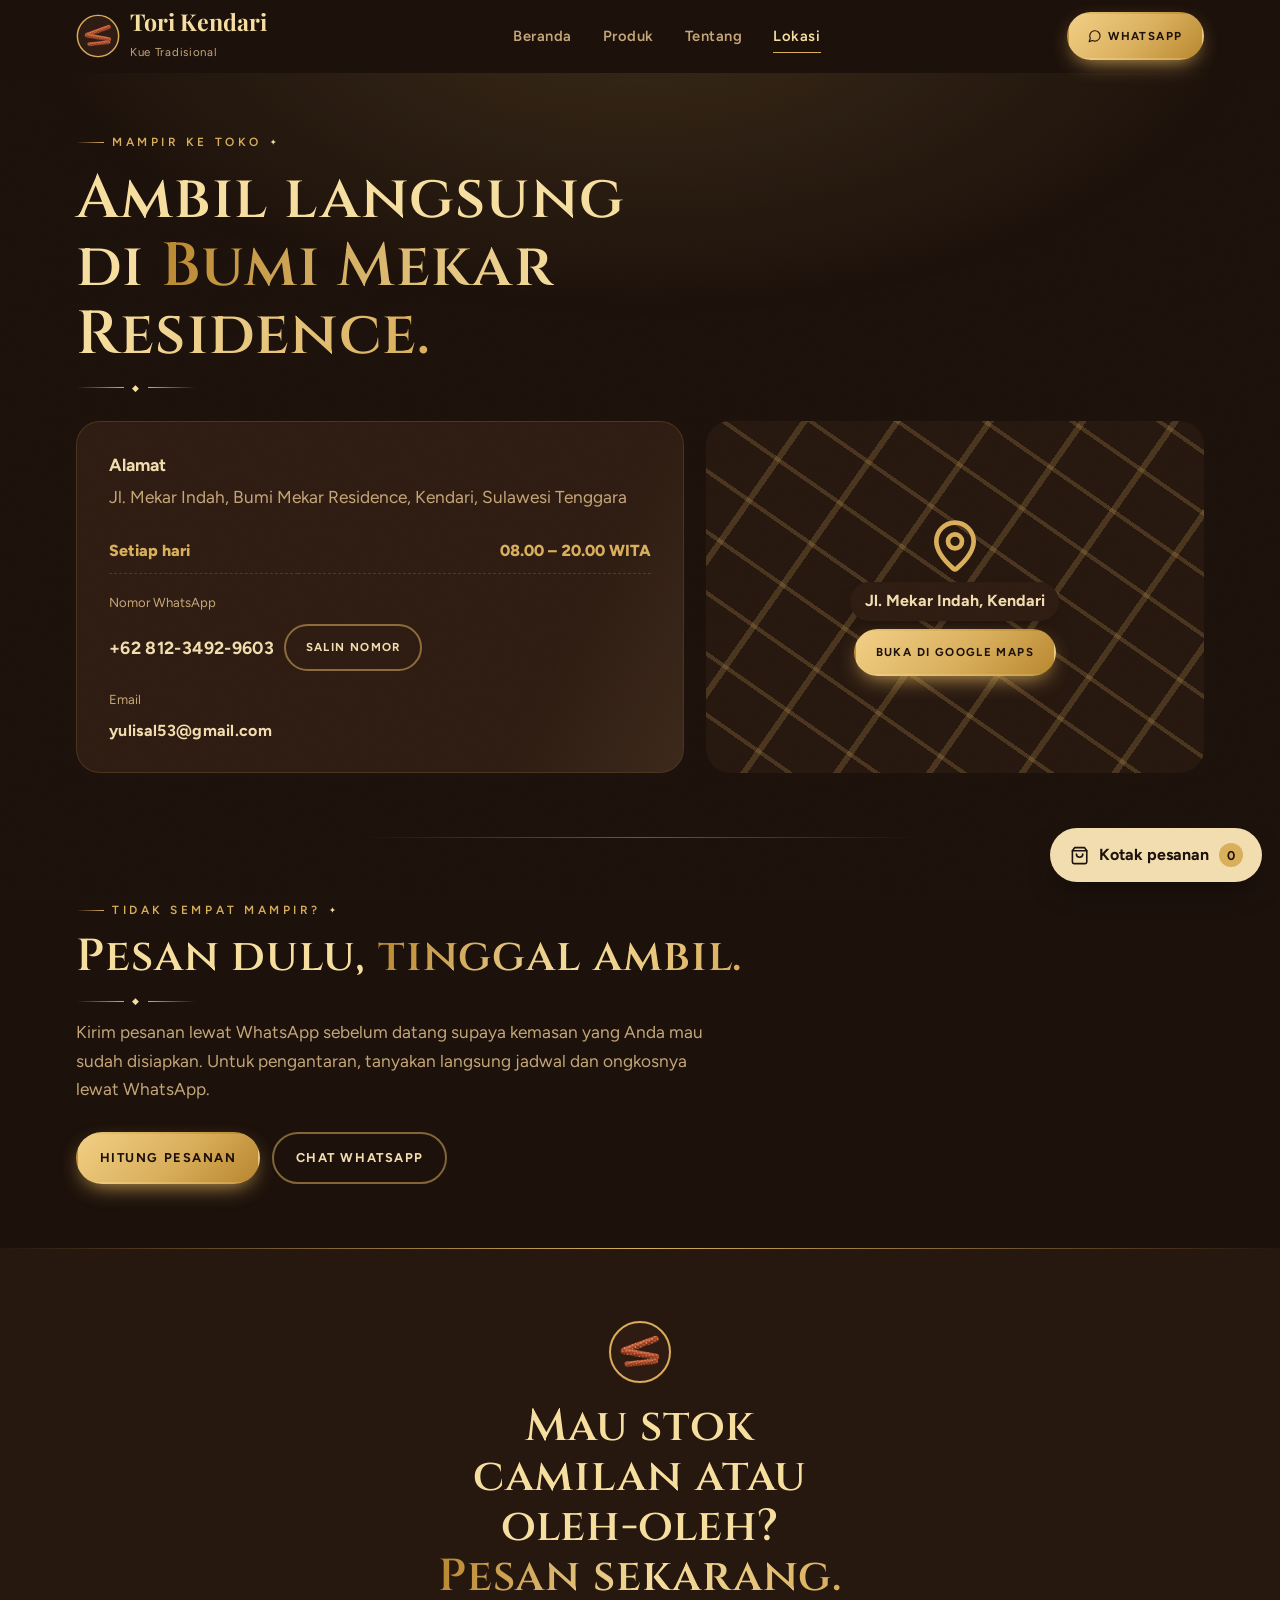
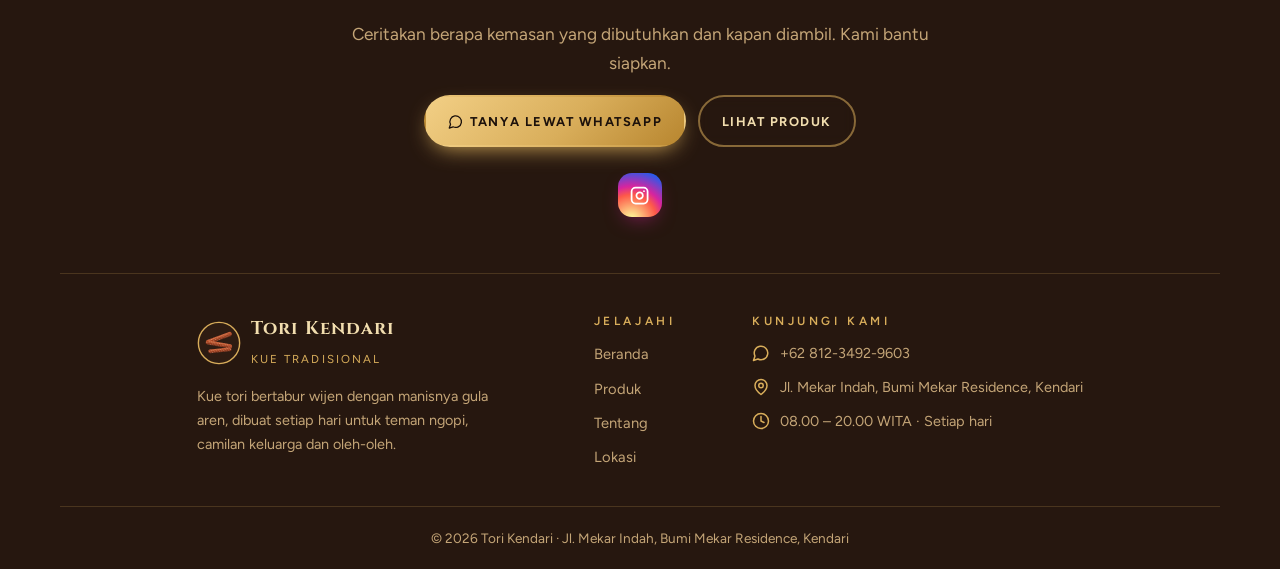
==== commit f7bd0533: "Kembalikan tema cokelat-emas beserta efek premium (atas permintaan user), footer tetap rapat Co-Auth" ====
--- a/lokasi.html
+++ b/lokasi.html
@@ -20,11 +20,11 @@
 <meta name="twitter:title" content="Lokasi & Jam Buka · Tori Kendari">
 <meta name="twitter:description" content="Mampir ke Jl. Mekar Indah, Bumi Mekar Residence, Kendari. Buka setiap hari 08.00–20.00 WITA. Pesan dulu lewat WhatsApp, tinggal ambil!">
 <meta name="twitter:image" content="https://tori-kendari.vercel.app/og.jpg">
-<meta name="theme-color" content="#FBF4EA">
+<meta name="theme-color" content="#1C110B">
 <link rel="icon" href="favicon.svg" type="image/svg+xml">
 <link rel="preconnect" href="https://fonts.googleapis.com">
 <link rel="preconnect" href="https://fonts.gstatic.com" crossorigin>
-<link rel="stylesheet" href="https://fonts.googleapis.com/css2?family=Caveat:wght@500;700&family=Figtree:wght@400;500;600;700;800&family=Fraunces:ital,opsz,wght,SOFT@0,9..144,500..700,100;1,9..144,500..700,100&display=swap">
+<link rel="stylesheet" href="https://fonts.googleapis.com/css2?family=Cinzel:wght@500;600;700&family=Figtree:wght@400;500;600;700;800&family=Great+Vibes&family=Playfair+Display:ital,wght@0,600;0,700;1,600;1,700&display=swap">
 <link rel="stylesheet" href="style.css">
 </head>
 <body data-page="lokasi">
@@ -84,7 +84,7 @@
     </symbol>
     <symbol id="i-mark" viewBox="0 0 48 48">
       <circle cx="24" cy="24" r="24" fill="#2E1C12"/>
-      <circle cx="24" cy="24" r="22.5" fill="none" stroke="#A3622E" stroke-width="1.5"/>
+      <circle cx="24" cy="24" r="22.5" fill="none" stroke="#D9AE5B" stroke-width="1.5"/>
       <use href="#stik" x="9" y="15" width="30" height="7" transform="rotate(-20 24 18)"/>
       <use href="#stik" x="9" y="22" width="30" height="7" transform="rotate(10 24 25)"/>
       <use href="#stik" x="12" y="29" width="26" height="6" transform="rotate(-6 25 32)"/>
--- a/style.css
+++ b/style.css
@@ -1,14 +1,14 @@
-/* Layout: kasual dan hangat; krem susu sebagai latar, cokelat karamel untuk aksen dan tombol */
+/* Layout: etalase toko kue bernuansa cokelat tua seperti ganache; emas untuk judul, teks, garis dan tombol agar terasa elegan */
 :root{
-  --bg:#FBF4EA; --bg-2:#F4E6D3; --card:#FFFBF5; --deep:#5B3A26; --ink:#3D2618; --muted:#7B5C47;
-  --rasp:#A3622E; --rasp-deep:#86491C; --on-rasp:#FFF8EE; --gold-hi:#4A2C1B;
-  --butter:#F2C46B; --pista:#A8C686; --line:rgba(110,70,40,.14); --shadow:rgba(110,65,30,.22);
+  --bg:#1C110B; --bg-2:#26170F; --card:#2E1C12; --deep:#120A06; --ink:#F1DDAE; --muted:#C4A577;
+  --rasp:#D9AE5B; --rasp-deep:#F2CF85; --on-rasp:#1C110B; --gold-hi:#F6DE9F;
+  --butter:#E9C46A; --pista:#A8C686; --line:rgba(217,174,91,.2); --shadow:rgba(0,0,0,.55);
   /* warna makanan */
   --sponge:#E7B86C; --choco:#5A2E1E; --cream:#FFF3DC; --berry:#C2364F; --pandan:#8CB86B;
-  --display:"Fraunces","Georgia",serif;
+  --display:"Playfair Display","Didot",Georgia,serif;
   --body:"Figtree","Segoe UI",system-ui,sans-serif;
-  --hand:"Caveat","Comic Neue",cursive;
-  color-scheme:light;
+  --hand:"Great Vibes","Snell Roundhand",cursive;
+  color-scheme:dark;
 }
 
 *{box-sizing:border-box}
@@ -23,7 +23,7 @@
 .wrap{max-width:1160px;margin:0 auto;padding-left:max(16px,env(safe-area-inset-left,0px));padding-right:max(16px,env(safe-area-inset-right,0px))}
 h1,h2,h3{margin:0;text-wrap:balance}
 h1,h2{font-family:var(--display);font-weight:600;line-height:1.08;letter-spacing:.005em;color:var(--gold-hi)}
-h1 .rasp,h2 .rasp,.hero h1 .swash{font-style:italic;color:var(--rasp)}
+h1 .rasp,h2 .rasp,.hero h1 .swash{font-style:italic;background:linear-gradient(100deg,#B8862F 0%,#F6DE9F 45%,#C9963E 100%);-webkit-background-clip:text;background-clip:text;color:transparent}
 h1{font-size:clamp(2.5rem,6.2vw,4.6rem)}
 h2{font-size:clamp(2rem,4.4vw,3.2rem)}
 h3{font-size:1.1rem;font-weight:700;line-height:1.3}
@@ -40,7 +40,7 @@
 .btn{display:inline-flex;align-items:center;justify-content:center;gap:.55em;padding:.9em 1.5em;border-radius:999px;font-weight:700;font-size:.95rem;text-decoration:none;border:2px solid transparent;cursor:pointer;transition:transform .2s,background .2s,box-shadow .2s;white-space:nowrap}
 .btn:hover{transform:translateY(-2px)}
 .btn:active{transform:translateY(0) scale(.98)}
-.btn-rasp{background:var(--rasp);color:var(--on-rasp);box-shadow:0 8px 22px -8px var(--rasp)}
+.btn-rasp{background:linear-gradient(135deg,#F2CF85,#D9AE5B 55%,#B8862F);color:var(--on-rasp);box-shadow:0 8px 22px -8px var(--rasp)}
 .btn-rasp:hover{filter:brightness(1.08)}
 .btn-ghost{background:transparent;border-color:var(--ink);color:var(--ink)}
 .btn-ghost:hover{background:var(--ink);color:var(--bg)}
@@ -272,7 +272,7 @@
 .grid-produk{grid-template-columns:repeat(4,minmax(0,1fr))}
 .grid-produk .item-alt{grid-column:span 2}
 .item-art img{width:100%;height:100%;object-fit:cover}
-.item-alt .item-art{background:radial-gradient(circle at 50% 58%,rgba(160,97,47,.18),transparent 68%),var(--bg-2)}
+.item-alt .item-art{background:radial-gradient(circle at 50% 58%,rgba(217,174,91,.18),transparent 68%),var(--bg-2)}
 .b-preview{gap:10px}
 .b-preview svg{max-width:360px}
 .b-weight{font-weight:700;color:var(--muted);font-variant-numeric:tabular-nums}
@@ -303,7 +303,7 @@
 .ex-grid{display:grid;grid-template-columns:repeat(2,minmax(0,1fr));gap:18px}
 .ex-card{display:grid;gap:10px;align-content:start;padding:26px;border-radius:22px;background:var(--card);border:1px solid var(--line);text-decoration:none;transition:transform .3s,border-color .3s,box-shadow .3s}
 .ex-card:hover{transform:translateY(-5px);border-color:var(--rasp);box-shadow:0 22px 40px -26px var(--shadow)}
-.ex-card .ico{width:48px;height:48px;border-radius:14px;display:grid;place-items:center;color:var(--on-rasp);background:var(--rasp)}
+.ex-card .ico{width:48px;height:48px;border-radius:14px;display:grid;place-items:center;color:var(--on-rasp);background:linear-gradient(135deg,#F2CF85,#D9AE5B 55%,#B8862F)}
 .ex-card h3{font-family:var(--display);font-size:1.4rem;color:var(--gold-hi)}
 .ex-card p{color:var(--muted)}
 .ex-link{font-weight:700;font-size:.85rem;letter-spacing:.12em;text-transform:uppercase;color:var(--rasp);transition:letter-spacing .3s}
@@ -347,7 +347,7 @@
 /* kotak informasi yang hidup */
 .feat,.info,.tip,.ex-card,.loc-card{position:relative;overflow:hidden;isolation:isolate;transition:transform .35s cubic-bezier(.2,.8,.3,1),border-color .35s,box-shadow .35s}
 .feat::after,.info::after,.tip::after,.ex-card::after,.loc-card::after{content:"";position:absolute;inset:0;z-index:-1;pointer-events:none;background:linear-gradient(115deg,transparent 35%,rgba(246,222,159,.09) 50%,transparent 65%);background-size:250% 100%;animation:kilau 7s ease-in-out infinite;animation-delay:var(--kd,0s)}
-.feat:hover,.info:hover,.tip:hover,.ex-card:hover,.loc-card:hover{transform:translateY(-6px);border-color:var(--rasp);box-shadow:0 22px 44px -26px var(--shadow),0 0 0 1px rgba(160,97,47,.25),0 0 34px -12px rgba(160,97,47,.45)}
+.feat:hover,.info:hover,.tip:hover,.ex-card:hover,.loc-card:hover{transform:translateY(-6px);border-color:var(--rasp);box-shadow:0 22px 44px -26px var(--shadow),0 0 0 1px rgba(217,174,91,.25),0 0 34px -12px rgba(217,174,91,.45)}
 .feat .ico,.ex-card .ico{animation:melayang 4s ease-in-out infinite;animation-delay:var(--kd,0s)}
 .info-no::after{content:"";display:block;width:34px;height:2px;margin-top:8px;border-radius:2px;background:linear-gradient(90deg,var(--rasp),transparent);transition:width .4s}
 .info:hover .info-no::after{width:80px}
@@ -360,18 +360,46 @@
 @keyframes kilau{0%,55%{background-position:120% 0}100%{background-position:-120% 0}}
 @keyframes melayang{0%,100%{transform:translateY(0)}50%{transform:translateY(-5px)}}
 
-/* transisi halaman */
+/* sentuhan premium */
+body::before{content:"";position:fixed;inset:-50%;z-index:-1;pointer-events:none;background:radial-gradient(40% 30% at 15% 10%,rgba(217,174,91,.10),transparent 70%),radial-gradient(35% 30% at 90% 35%,rgba(180,110,50,.10),transparent 70%),radial-gradient(40% 35% at 30% 90%,rgba(217,174,91,.07),transparent 70%);animation:aurora 24s ease-in-out infinite alternate}
+body::after{content:"";position:fixed;inset:0;z-index:200;pointer-events:none;opacity:.06;mix-blend-mode:overlay;background-image:url("data:image/svg+xml,%3Csvg xmlns='http://www.w3.org/2000/svg' width='160' height='160'%3E%3Cfilter id='n'%3E%3CfeTurbulence type='fractalNoise' baseFrequency='.85' numOctaves='3' stitchTiles='stitch'/%3E%3C/filter%3E%3Crect width='100%25' height='100%25' filter='url(%23n)'/%3E%3C/svg%3E")}
+@keyframes aurora{to{transform:translate(4%,3%) rotate(6deg)}}
 main{animation:masuk .6s cubic-bezier(.2,.8,.3,1) both}
 body.keluar main,body.keluar footer{opacity:0;transform:translateY(-10px);transition:opacity .25s,transform .25s}
 @keyframes masuk{from{opacity:0;transform:translateY(14px)}}
+.progres{position:fixed;top:0;left:0;height:3px;width:100%;z-index:60;transform-origin:0 50%;transform:scaleX(var(--p,0));background:linear-gradient(90deg,#B8862F,#F6DE9F,#D9AE5B);box-shadow:0 0 12px rgba(246,222,159,.6)}
+h1 .rasp,h2 .rasp,h1 .swash{background:linear-gradient(100deg,#B8862F 0%,#F6DE9F 25%,#D9AE5B 45%,#FFF1C9 55%,#C99A45 75%,#F6DE9F 100%);background-size:220% 100%;-webkit-background-clip:text;background-clip:text;color:transparent;animation:emas 6s linear infinite}
+@keyframes emas{to{background-position:-220% 0}}
+.eyebrow::before{content:"";width:28px;height:1px;background:linear-gradient(90deg,transparent,var(--rasp))}
+.eyebrow::after{content:"✦";font-size:.7em;letter-spacing:0;color:var(--gold-hi)}
+.btn-rasp{position:relative;overflow:hidden;isolation:isolate}
+.btn-rasp::after{content:"";position:absolute;inset:0;z-index:-1;background:linear-gradient(110deg,transparent 30%,rgba(255,255,255,.55) 50%,transparent 70%);transform:translateX(-120%);animation:kilap 4.5s ease-in-out infinite}
+@keyframes kilap{0%,60%{transform:translateX(-120%)}100%{transform:translateX(120%)}}
+.btn-rasp:hover{box-shadow:0 12px 30px -8px var(--rasp),0 0 0 4px rgba(217,174,91,.15)}
+.debu{position:absolute;inset:0;pointer-events:none;overflow:hidden;z-index:0}
+.debu i{position:absolute;bottom:-10px;width:var(--s,4px);height:var(--s,4px);border-radius:50%;background:#F6DE9F;box-shadow:0 0 8px 2px rgba(246,222,159,.55);opacity:0;animation:debu var(--t,9s) linear var(--d,0s) infinite}
+@keyframes debu{10%{opacity:.85}80%{opacity:.5}100%{opacity:0;transform:translate(var(--x,20px),-110vh)}}
+.hero>.wrap,.page-first>.wrap{position:relative;z-index:1}
+.page-first{position:relative;overflow:hidden}
+.hero-art::before{content:"";position:absolute;inset:6%;border-radius:50%;border:1px solid rgba(246,222,159,.25);animation:putar 30s linear infinite;background:conic-gradient(from 0deg,transparent 0 80%,rgba(246,222,159,.35) 90%,transparent 100%);-webkit-mask:radial-gradient(farthest-side,transparent calc(100% - 2px),#000 calc(100% - 1px));mask:radial-gradient(farthest-side,transparent calc(100% - 2px),#000 calc(100% - 1px))}
+@keyframes putar{to{transform:rotate(1turn)}}
+.feat,.info,.tip,.ex-card,.loc-card,.item{background-image:radial-gradient(320px circle at var(--mx,-400px) var(--my,-400px),rgba(246,222,159,.10),transparent 60%)}
+.feat,.info,.ex-card,.loc-card,.item{border-color:rgba(217,174,91,.16)}
 .item{position:relative}
+.item:hover{border-color:var(--rasp);box-shadow:0 26px 50px -28px var(--shadow),0 0 36px -14px rgba(217,174,91,.5)}
+section+section{position:relative}
+section+section::before{content:"";position:absolute;top:0;left:50%;width:min(560px,70%);height:1px;transform:translateX(-50%);background:linear-gradient(90deg,transparent,rgba(217,174,91,.45),transparent)}
+footer{position:relative}
+footer::before{content:"";position:absolute;top:0;left:0;right:0;height:1px;background:linear-gradient(90deg,transparent,var(--rasp),transparent)}
+@media (max-width:620px){.debu i:nth-child(n+8){display:none}body::after{opacity:.04}}
+@media (prefers-reduced-motion:reduce){.debu{display:none}h1 .rasp,h2 .rasp,h1 .swash{background-position:0 0}}
 
 /* tabel harga rapi */
 .table-card{padding:10px clamp(16px,3vw,28px) 14px}
-.ptable th{padding:18px 14px 12px;border-bottom:1px solid rgba(160,97,47,.35)}
+.ptable th{padding:18px 14px 12px;border-bottom:1px solid rgba(217,174,91,.35)}
 .ptable td{padding:14px;border-top:1px dashed var(--line);vertical-align:middle}
 .ptable tbody tr:not(.pt-grup){transition:background .25s}
-.ptable tbody tr:not(.pt-grup):hover{background:rgba(160,97,47,.06)}
+.ptable tbody tr:not(.pt-grup):hover{background:rgba(217,174,91,.06)}
 .ptable th:nth-child(2),.ptable td:nth-child(2){text-align:center}
 .ptable td:last-child{font-size:1.08rem;color:var(--gold-hi)}
 .ptable .pt-grup td{border-top:none;padding:22px 14px 6px;font-size:.72rem;font-weight:700;letter-spacing:.24em;text-transform:uppercase;color:var(--rasp)}
@@ -379,56 +407,68 @@
 .ptable .pt-grup+tr td{border-top:none}
 .pt-nama{display:inline-flex;align-items:center;gap:12px;font-weight:600;color:var(--ink)}
 .pt-nama svg{width:34px;height:34px;flex:none;padding:5px;border-radius:10px;background:var(--bg-2);border:1px solid var(--line)}
-.pt-isi{display:inline-block;min-width:68px;padding:4px 12px;border-radius:999px;font-size:.85rem;font-weight:700;color:var(--gold-hi);background:rgba(160,97,47,.12);border:1px solid rgba(160,97,47,.35)}
+.pt-isi{display:inline-block;min-width:68px;padding:4px 12px;border-radius:999px;font-size:.85rem;font-weight:700;color:var(--gold-hi);background:rgba(217,174,91,.12);border:1px solid rgba(217,174,91,.35)}
 @media (max-width:520px){.ptable th,.ptable td{padding-inline:8px}.pt-nama{gap:8px;font-size:.92rem}.pt-nama svg{width:28px;height:28px;padding:4px}.pt-isi{min-width:56px;padding:3px 9px;font-size:.8rem}.ptable td:last-child{font-size:.98rem}}
 .ptable tr.pt-grup td{text-align:left;font-size:.72rem;color:var(--rasp);font-weight:700}
 .pt-nama{line-height:1.2}
 .pt-nama{display:flex}.pt-isi{vertical-align:middle}
 
-/* gaya kasual: hangat, ramah, tidak berlebihan */
-h1,h2{font-weight:650;letter-spacing:-.01em;font-variation-settings:"SOFT" 100,"WONK" 0}
-h1{font-size:clamp(2.4rem,5.6vw,4rem)}
-h2{font-size:clamp(1.9rem,4vw,2.8rem)}
-.hand{font-size:1.7em}
-.eyebrow{display:inline-block;width:fit-content;padding:.4em .9em;border-radius:999px;background:var(--bg-2);color:var(--rasp-deep);letter-spacing:.14em;font-size:.72rem}
-.page-first,.hero{background:radial-gradient(60% 70% at 85% 0%,#F6E3C8,transparent 70%)}
-.links a{border-radius:999px}
-.links a.on{background:var(--bg-2);color:var(--rasp-deep)}
-.btn-rasp{box-shadow:0 6px 16px -8px var(--shadow)}
-.btn-rasp:hover{background:var(--rasp-deep);filter:none}
-.btn-ghost{border-color:var(--rasp);color:var(--rasp-deep)}
-.btn-ghost:hover{background:var(--bg-2)}
-.feat,.info,.ex-card,.loc-card,.item,.table-card{box-shadow:0 10px 26px -18px var(--shadow)}
-.feat::after,.info::after,.tip::after,.ex-card::after,.loc-card::after{display:none}
-.feat:hover,.info:hover,.tip:hover,.ex-card:hover,.loc-card:hover,.item:hover{transform:translateY(-4px);border-color:rgba(160,97,47,.4);box-shadow:0 18px 32px -18px var(--shadow)}
-.ex-card .ico,.feat .ico{background:#F6E1C3;color:var(--rasp-deep)}
-.info-no::after{background:var(--butter)}
-.tip{border-color:rgba(160,97,47,.3);background:var(--card)}
-.ribbon{transform:none;margin-block:0;padding-block:14px;background:var(--rasp);color:var(--on-rasp)}
-.ribbon-track{font-family:var(--display);font-size:1.2rem;font-weight:600}
-.ribbon-track span::after{color:var(--butter)}
+/* gaya referensi: judul klasik, ornamen, info bar, filter, footer kolom */
+h1,h2{font-family:"Cinzel","Playfair Display",Georgia,serif;font-weight:600;letter-spacing:.02em;line-height:1.12}
+h1{font-size:clamp(2.2rem,5.4vw,4rem)}
+h2{font-size:clamp(1.8rem,3.8vw,2.8rem)}
+h1 .swash,h1 .rasp,h2 .rasp{font-style:normal}
+.hero h1 .swash::after{display:none}
+.sec-head h1::after,.sec-head h2::after{content:"◆";display:block;width:120px;margin-top:14px;font:400 9px/10px var(--body);text-align:center;color:var(--gold-hi);background:linear-gradient(90deg,transparent,var(--rasp)) left center/48px 1px no-repeat,linear-gradient(90deg,var(--rasp),transparent) right center/48px 1px no-repeat}
+.links a{border-radius:0;background:none!important;position:relative;letter-spacing:.04em}
+.links a::after{content:"";position:absolute;left:.9em;right:.9em;bottom:.15em;height:1.5px;background:var(--rasp);transform:scaleX(0);transition:transform .3s}
+.links a:hover::after,.links a.on::after{transform:scaleX(1)}
+.links a.on{color:var(--gold-hi)}
+.btn{text-transform:uppercase;letter-spacing:.12em;font-size:.8rem;padding:1.05em 1.7em}
+.btn-sm{font-size:.72rem}
+.btn-ghost{border-color:rgba(217,174,91,.55);color:var(--ink);backdrop-filter:blur(6px)}
+.btn-ghost:hover{border-color:var(--gold-hi);color:var(--gold-hi);box-shadow:0 0 24px -8px rgba(246,222,159,.5)}
+.page-first,.hero{background:radial-gradient(70% 60% at 50% -10%,rgba(217,174,91,.16),transparent 70%)}
+.infobar{border-block:1px solid var(--line);background:linear-gradient(90deg,rgba(217,174,91,.04),rgba(217,174,91,.10),rgba(217,174,91,.04))}
+.infobar-in{display:flex;flex-wrap:wrap;justify-content:space-between;gap:10px 28px;padding-block:16px}
+.infobar span{display:inline-flex;align-items:center;gap:10px;font-size:.78rem;font-weight:600;letter-spacing:.16em;text-transform:uppercase;color:var(--muted)}
+.infobar .lc{width:18px;height:18px;color:var(--rasp)}
 .filter{display:flex;flex-wrap:wrap;gap:10px;margin:-6px 0 26px}
-.filter button{font:600 .9rem var(--body);padding:.6em 1.2em;border-radius:999px;border:1.5px solid var(--line);background:var(--card);color:var(--muted);cursor:pointer;transition:all .25s}
-.filter button:hover{color:var(--rasp-deep);border-color:var(--rasp)}
-.filter button.on{background:var(--rasp);color:var(--on-rasp);border-color:transparent}
+.filter button{font:600 .8rem var(--body);letter-spacing:.12em;text-transform:uppercase;padding:.75em 1.4em;border-radius:999px;border:1px solid var(--line);background:transparent;color:var(--muted);cursor:pointer;transition:all .3s}
+.filter button:hover{color:var(--gold-hi);border-color:var(--rasp)}
+.filter button.on{background:linear-gradient(135deg,#F2CF85,#D9AE5B 55%,#B8862F);color:var(--on-rasp);border-color:transparent;box-shadow:0 8px 22px -8px var(--rasp)}
 .item[hidden]{display:none}
 footer{padding-bottom:0}
-.fcols{display:grid;grid-template-columns:1.4fr 1fr 1.3fr;gap:32px;text-align:left;margin-top:48px;padding-top:36px;border-top:1px solid var(--line)}
-.fbrand{display:grid;gap:12px;align-content:start}
+.fcols{display:grid;grid-template-columns:1.4fr 1fr 1.3fr;gap:32px;text-align:left;margin-top:56px;padding-top:40px;border-top:1px solid var(--line)}
+.fbrand{display:grid;gap:14px;align-content:start}
 .fbrand-logo{display:inline-flex;align-items:center;gap:12px;text-decoration:none;color:var(--ink)}
-.fbrand-logo b{display:block;font-family:var(--display);font-size:1.2rem}
-.fbrand-logo small{font-size:.8rem;color:var(--muted)}
-.fbrand p{color:var(--muted);font-size:.92rem;max-width:36ch}
-.fcol{display:grid;gap:8px;align-content:start}
-.fcol h4{margin:0 0 4px;font:700 .95rem var(--body);color:var(--ink)}
-.fcol a{color:var(--muted);text-decoration:none;font-size:.92rem;width:fit-content;transition:color .2s}
-.fcol a:hover{color:var(--rasp-deep)}
-.fi{display:flex;gap:10px;align-items:flex-start;color:var(--muted);font-size:.92rem}
+.fbrand-logo b{display:block;font-family:"Cinzel",serif;font-size:1.15rem;letter-spacing:.06em}
+.fbrand-logo small{font-size:.72rem;letter-spacing:.18em;text-transform:uppercase;color:var(--rasp)}
+.fbrand p{color:var(--muted);font-size:.9rem;max-width:36ch}
+.fcol{display:grid;gap:10px;align-content:start}
+.fcol h4{margin:0 0 4px;font:600 .74rem var(--body);letter-spacing:.3em;text-transform:uppercase;color:var(--rasp)}
+.fcol a{color:var(--muted);text-decoration:none;font-size:.92rem;width:fit-content;transition:color .2s,transform .2s}
+.fcol a:hover{color:var(--gold-hi);transform:translateX(4px)}
+.fi{display:flex;gap:10px;align-items:flex-start;color:var(--muted);font-size:.9rem}
 .fi .lc{width:18px;height:18px;flex:none;margin-top:2px;color:var(--rasp)}
-.fbottom{margin-top:32px;padding-block:18px;border-top:1px solid var(--line);text-align:center}
+.fbottom{margin-top:36px;padding-block:20px;border-top:1px solid var(--line);text-align:center}
 .fbottom .copy{margin:0}
-@media (max-width:760px){.fcols{grid-template-columns:1fr 1fr}.fbrand{grid-column:1/-1}}
-@media (max-width:460px){.fcols{grid-template-columns:1fr}}
+@media (max-width:760px){.fcols{grid-template-columns:1fr 1fr}.fbrand{grid-column:1/-1}.infobar-in{justify-content:center}}
+@media (max-width:460px){.fcols{grid-template-columns:1fr}.infobar span{font-size:.7rem;letter-spacing:.12em}}
+.infobar{margin-bottom:14px}
+
+/* pita berjalan lurus, gelap, tulisan emas */
+.infobar{margin-bottom:0;border-bottom:none}
+.ribbon{transform:none;margin-block:0;padding-block:16px;color:var(--gold-hi);background:linear-gradient(90deg,rgba(217,174,91,.04),rgba(217,174,91,.10),rgba(217,174,91,.04)),var(--bg-2);border-block:1px solid var(--rasp);box-shadow:inset 0 1px 0 rgba(246,222,159,.12),inset 0 -1px 0 rgba(246,222,159,.12)}
+.ribbon::before,.ribbon::after{content:"";position:absolute;top:0;bottom:0;width:80px;z-index:1;pointer-events:none}
+.ribbon::before{left:0;background:linear-gradient(90deg,var(--bg-2),transparent)}
+.ribbon::after{right:0;background:linear-gradient(-90deg,var(--bg-2),transparent)}
+.ribbon-track{font-family:"Cinzel",serif;font-size:1.05rem;letter-spacing:.14em;text-transform:uppercase;align-items:center}
+.ribbon-track span::after{color:var(--rasp);font-size:.8em}
+.ribbon{border-top-color:var(--rasp)}
 #hitung{scroll-margin-top:72px}
 .steps-sec{background:transparent}
-.swash::after{background:var(--butter);opacity:.55}
+.fcols{grid-template-columns:minmax(0,320px) auto auto;justify-content:center;column-gap:clamp(36px,6vw,80px)}
+.fbrand-logo{gap:10px}
+@media (max-width:760px){.fcols{grid-template-columns:1fr 1fr;justify-content:stretch}}
+@media (max-width:460px){.fcols{grid-template-columns:1fr}}
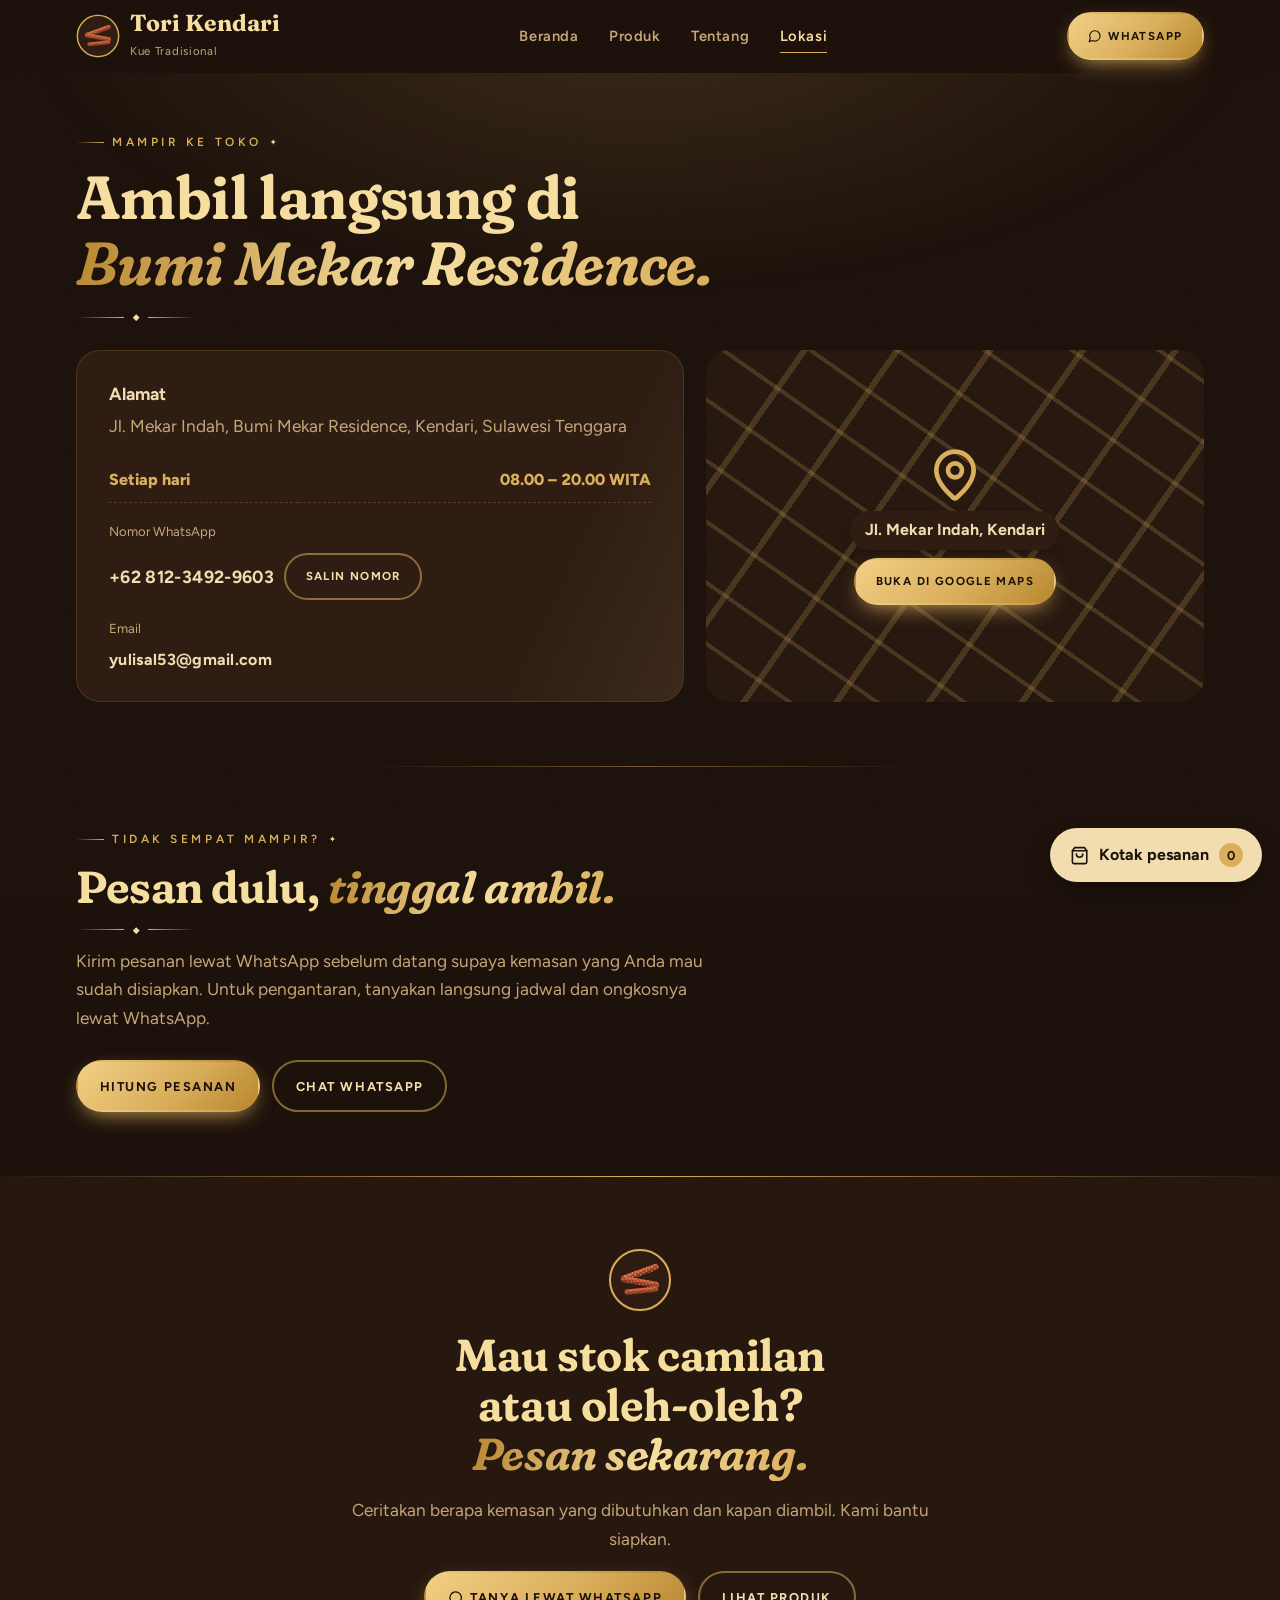
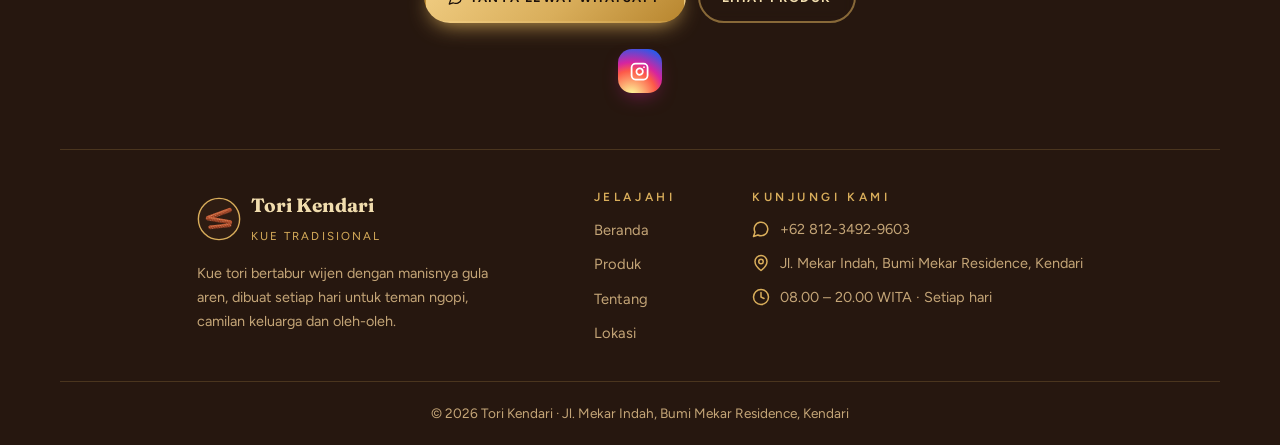
==== commit 0745b33b: "Huruf judul Fraunces (huruf biasa) dan tulisan tangan Caveat, tema cokelat-emas tetap Co-Authored-By" ====
--- a/lokasi.html
+++ b/lokasi.html
@@ -24,7 +24,7 @@
 <link rel="icon" href="favicon.svg" type="image/svg+xml">
 <link rel="preconnect" href="https://fonts.googleapis.com">
 <link rel="preconnect" href="https://fonts.gstatic.com" crossorigin>
-<link rel="stylesheet" href="https://fonts.googleapis.com/css2?family=Cinzel:wght@500;600;700&family=Figtree:wght@400;500;600;700;800&family=Great+Vibes&family=Playfair+Display:ital,wght@0,600;0,700;1,600;1,700&display=swap">
+<link rel="stylesheet" href="https://fonts.googleapis.com/css2?family=Caveat:wght@500;700&family=Figtree:wght@400;500;600;700;800&family=Fraunces:ital,opsz,wght,SOFT@0,9..144,500..700,100;1,9..144,500..700,100&display=swap">
 <link rel="stylesheet" href="style.css">
 </head>
 <body data-page="lokasi">
--- a/style.css
+++ b/style.css
@@ -5,9 +5,9 @@
   --butter:#E9C46A; --pista:#A8C686; --line:rgba(217,174,91,.2); --shadow:rgba(0,0,0,.55);
   /* warna makanan */
   --sponge:#E7B86C; --choco:#5A2E1E; --cream:#FFF3DC; --berry:#C2364F; --pandan:#8CB86B;
-  --display:"Playfair Display","Didot",Georgia,serif;
+  --display:"Fraunces",Georgia,serif;
   --body:"Figtree","Segoe UI",system-ui,sans-serif;
-  --hand:"Great Vibes","Snell Roundhand",cursive;
+  --hand:"Caveat","Comic Neue",cursive;
   color-scheme:dark;
 }
 
@@ -414,10 +414,10 @@
 .pt-nama{display:flex}.pt-isi{vertical-align:middle}
 
 /* gaya referensi: judul klasik, ornamen, info bar, filter, footer kolom */
-h1,h2{font-family:"Cinzel","Playfair Display",Georgia,serif;font-weight:600;letter-spacing:.02em;line-height:1.12}
+h1,h2{font-family:var(--display);font-weight:650;letter-spacing:-.01em;line-height:1.1;font-variation-settings:"SOFT" 100,"WONK" 0}
 h1{font-size:clamp(2.2rem,5.4vw,4rem)}
 h2{font-size:clamp(1.8rem,3.8vw,2.8rem)}
-h1 .swash,h1 .rasp,h2 .rasp{font-style:normal}
+h1 .swash,h1 .rasp,h2 .rasp{font-style:italic}
 .hero h1 .swash::after{display:none}
 .sec-head h1::after,.sec-head h2::after{content:"◆";display:block;width:120px;margin-top:14px;font:400 9px/10px var(--body);text-align:center;color:var(--gold-hi);background:linear-gradient(90deg,transparent,var(--rasp)) left center/48px 1px no-repeat,linear-gradient(90deg,var(--rasp),transparent) right center/48px 1px no-repeat}
 .links a{border-radius:0;background:none!important;position:relative;letter-spacing:.04em}
@@ -442,7 +442,7 @@
 .fcols{display:grid;grid-template-columns:1.4fr 1fr 1.3fr;gap:32px;text-align:left;margin-top:56px;padding-top:40px;border-top:1px solid var(--line)}
 .fbrand{display:grid;gap:14px;align-content:start}
 .fbrand-logo{display:inline-flex;align-items:center;gap:12px;text-decoration:none;color:var(--ink)}
-.fbrand-logo b{display:block;font-family:"Cinzel",serif;font-size:1.15rem;letter-spacing:.06em}
+.fbrand-logo b{display:block;font-family:var(--display);font-size:1.2rem}
 .fbrand-logo small{font-size:.72rem;letter-spacing:.18em;text-transform:uppercase;color:var(--rasp)}
 .fbrand p{color:var(--muted);font-size:.9rem;max-width:36ch}
 .fcol{display:grid;gap:10px;align-content:start}
@@ -463,7 +463,7 @@
 .ribbon::before,.ribbon::after{content:"";position:absolute;top:0;bottom:0;width:80px;z-index:1;pointer-events:none}
 .ribbon::before{left:0;background:linear-gradient(90deg,var(--bg-2),transparent)}
 .ribbon::after{right:0;background:linear-gradient(-90deg,var(--bg-2),transparent)}
-.ribbon-track{font-family:"Cinzel",serif;font-size:1.05rem;letter-spacing:.14em;text-transform:uppercase;align-items:center}
+.ribbon-track{font-family:var(--display);font-size:1.2rem;font-weight:600;align-items:center}
 .ribbon-track span::after{color:var(--rasp);font-size:.8em}
 .ribbon{border-top-color:var(--rasp)}
 #hitung{scroll-margin-top:72px}
@@ -472,3 +472,5 @@
 .fbrand-logo{gap:10px}
 @media (max-width:760px){.fcols{grid-template-columns:1fr 1fr;justify-content:stretch}}
 @media (max-width:460px){.fcols{grid-template-columns:1fr}}
+.hand{font-size:1.7em}
+.tag-note .hand{font-size:1.9rem}
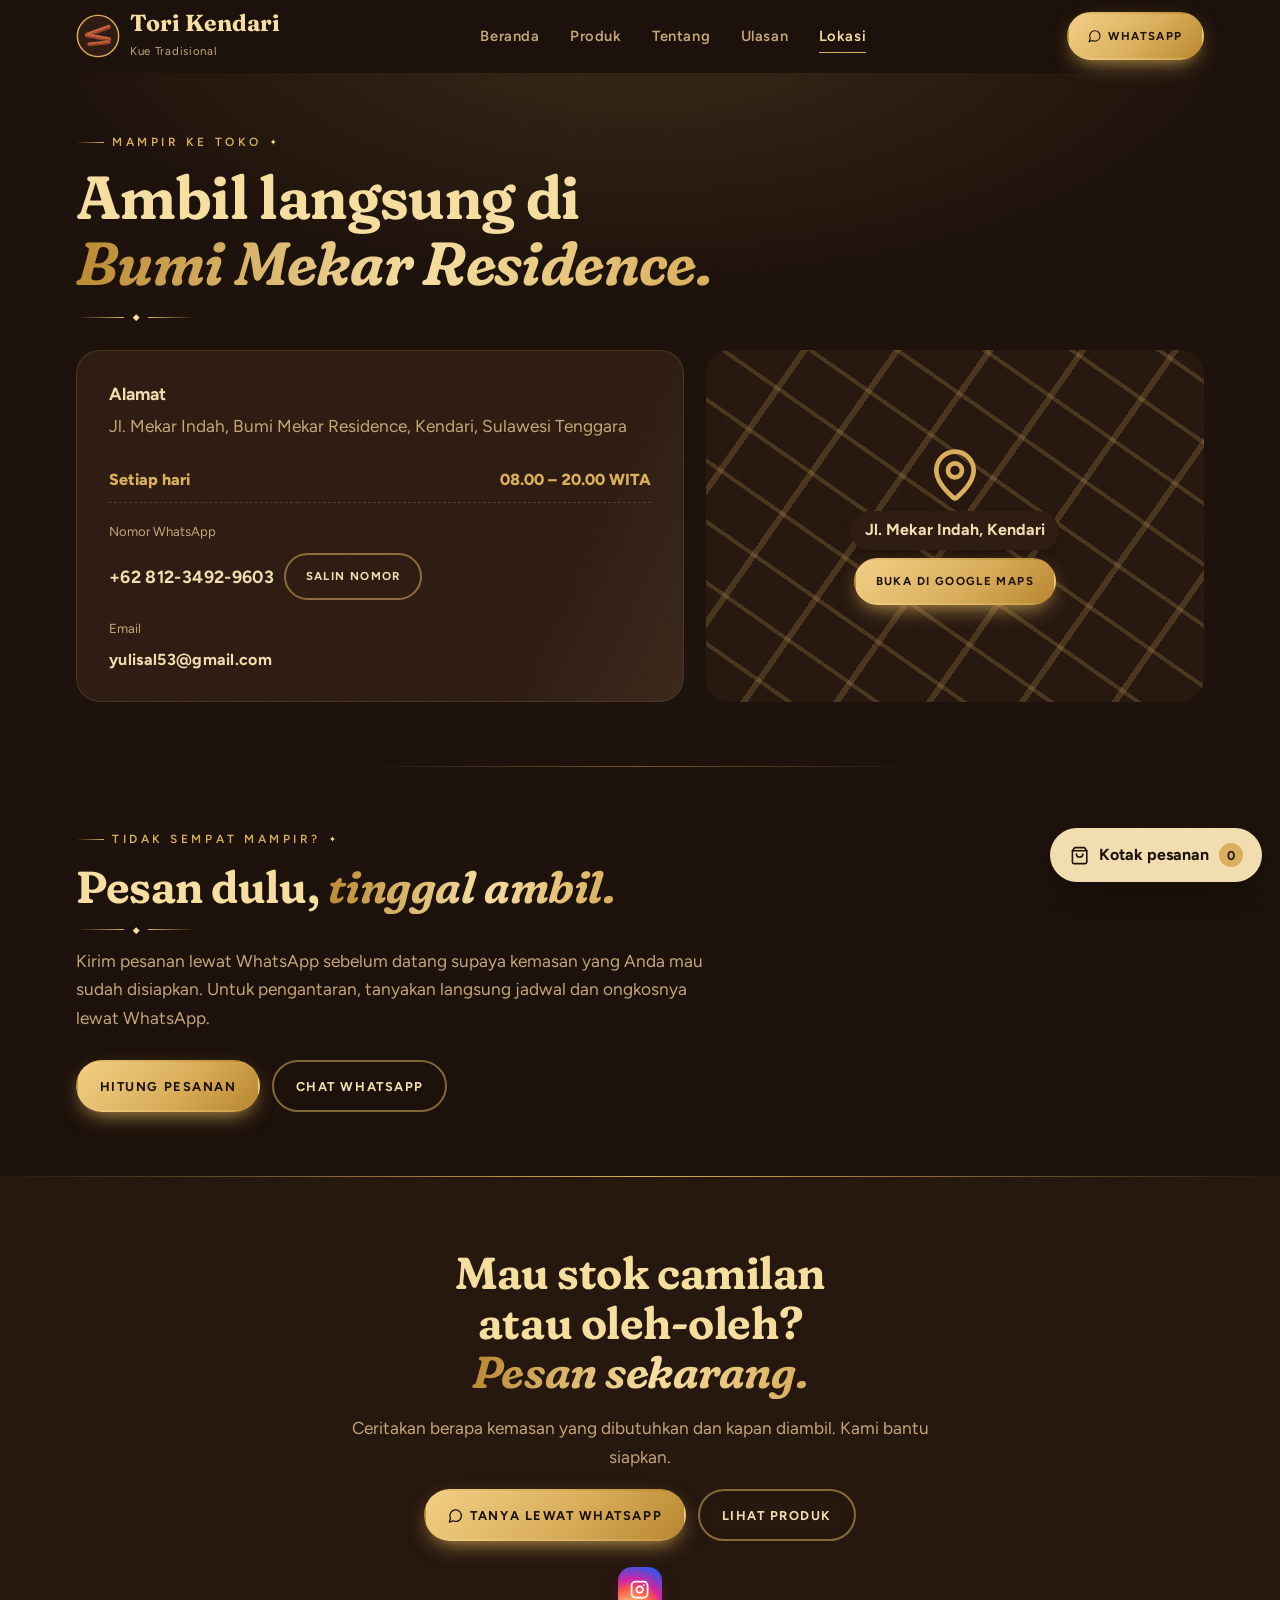
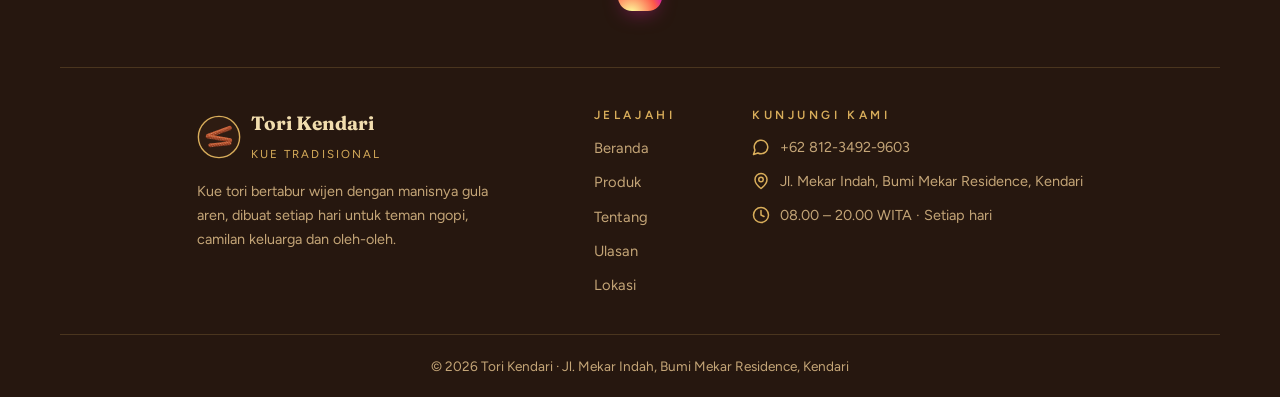
==== commit ac90c410: "Tambah halaman Ulasan dan hapus logo di bagian ajakan footer Co-Authored-By: Claude Opus 5.5 <norepl" ====
--- a/lokasi.html
+++ b/lokasi.html
@@ -102,6 +102,7 @@
       <a href="index.html" data-page="index">Beranda</a>
       <a href="produk.html" data-page="produk">Produk</a>
       <a href="tentang.html" data-page="tentang">Tentang</a>
+      <a href="ulasan.html" data-page="ulasan">Ulasan</a>
       <a href="lokasi.html" data-page="lokasi">Lokasi</a>
     </nav>
     <div class="top-actions">
@@ -114,7 +115,7 @@
     </div>
   </div>
   <nav class="wrap mnav" id="mnav" aria-label="Menu ponsel">
-    <a href="index.html" data-page="index">Beranda</a><a href="produk.html" data-page="produk">Produk</a><a href="tentang.html" data-page="tentang">Tentang</a><a href="lokasi.html" data-page="lokasi">Lokasi</a>
+    <a href="index.html" data-page="index">Beranda</a><a href="produk.html" data-page="produk">Produk</a><a href="tentang.html" data-page="tentang">Tentang</a><a href="ulasan.html" data-page="ulasan">Ulasan</a><a href="lokasi.html" data-page="lokasi">Lokasi</a>
   </nav>
 </header>
 
@@ -169,7 +170,6 @@
 
 <footer>
   <div class="wrap fcta reveal">
-    <svg width="64" height="64" aria-hidden="true"><use href="#i-mark"/></svg>
     <h2>Mau stok camilan atau oleh-oleh? <span class="rasp">Pesan sekarang.</span></h2>
     <p class="lead">Ceritakan berapa kemasan yang dibutuhkan dan kapan diambil. Kami bantu siapkan.</p>
     <div class="ctas" style="justify-content:center">
@@ -187,7 +187,7 @@
     </div>
     <div class="fcol">
       <h4>Jelajahi</h4>
-      <a href="index.html">Beranda</a><a href="produk.html">Produk</a><a href="tentang.html">Tentang</a><a href="lokasi.html">Lokasi</a>
+      <a href="index.html">Beranda</a><a href="produk.html">Produk</a><a href="tentang.html">Tentang</a><a href="ulasan.html">Ulasan</a><a href="lokasi.html">Lokasi</a>
     </div>
     <div class="fcol">
       <h4>Kunjungi kami</h4>
--- a/style.css
+++ b/style.css
@@ -474,3 +474,53 @@
 @media (max-width:460px){.fcols{grid-template-columns:1fr}}
 .hand{font-size:1.7em}
 .tag-note .hand{font-size:1.9rem}
+
+/* halaman ulasan */
+.rv-top{display:grid;grid-template-columns:1.2fr .8fr;gap:clamp(24px,4vw,56px);align-items:center}
+.rv-sum{display:grid;justify-items:center;gap:6px;padding:28px;border-radius:24px;background:var(--card);border:1px solid var(--line);text-align:center}
+.rv-avg{font:700 4rem/1 var(--display);color:var(--gold-hi)}
+.rv-stars{font-size:1.4rem;letter-spacing:.12em;color:var(--rasp)}
+.rv-count{color:var(--muted);font-size:.9rem}
+.rv-bars{display:grid;gap:6px;width:100%;margin-top:12px}
+.rv-bar{display:grid;grid-template-columns:34px 1fr 24px;align-items:center;gap:10px;font-size:.82rem;color:var(--muted)}
+.rv-bar i{height:8px;border-radius:99px;background:var(--bg-2);overflow:hidden}
+.rv-bar b{display:block;height:100%;border-radius:inherit;background:linear-gradient(90deg,#B8862F,var(--rasp),#F6DE9F)}
+.rv-list{padding-top:0}
+.rv-grid{display:grid;grid-template-columns:repeat(auto-fill,minmax(280px,1fr));gap:18px}
+.rv-card,.rv-empty{position:relative;display:grid;gap:14px;align-content:start;margin:0;padding:28px;border-radius:22px;background:var(--card);border:1px solid var(--line);overflow:hidden;transition:transform .35s,border-color .35s,box-shadow .35s}
+.rv-card:hover{transform:translateY(-6px);border-color:var(--rasp);box-shadow:0 22px 44px -26px var(--shadow),0 0 30px -12px rgba(217,174,91,.45)}
+.rv-q{position:absolute;top:-18px;right:18px;font:700 7rem/1 var(--display);color:var(--rasp);opacity:.18;pointer-events:none}
+.rv-card .stars{color:var(--rasp);letter-spacing:.1em}
+.rv-card blockquote{margin:0;font-size:1.02rem;line-height:1.7;color:var(--ink)}
+.rv-card figcaption{display:flex;align-items:center;gap:12px;flex-wrap:wrap}
+.rv-card .av{width:42px;height:42px;border-radius:50%;display:grid;place-items:center;font-weight:800;color:var(--on-rasp)}
+.rv-card figcaption b{display:block}
+.rv-card figcaption small{color:var(--muted)}
+.rv-tag{margin-left:auto;padding:4px 10px;border-radius:999px;font-size:.75rem;font-weight:700;color:var(--gold-hi);background:rgba(217,174,91,.12);border:1px solid rgba(217,174,91,.3)}
+.rv-empty{grid-column:1/-1;justify-items:center;text-align:center;padding:44px 24px;border-style:dashed}
+.rv-empty h3{font:600 1.6rem var(--display);color:var(--gold-hi)}
+.rv-empty p{color:var(--muted);max-width:46ch}
+.rv-write{background:var(--bg-2)}
+.rv-write-in{display:grid;grid-template-columns:.9fr 1.1fr;gap:clamp(24px,4vw,56px);align-items:start}
+.rv-form{display:grid;gap:16px;padding:clamp(20px,3vw,32px);border-radius:24px;background:var(--card);border:1px solid var(--line)}
+.rv-form .field{display:grid;gap:6px}
+.rv-form label,.rate legend{font-weight:600;font-size:.9rem}
+.rv-form input:not([type=radio]),.rv-form select,.rv-form textarea{width:100%;padding:.8em 1em;border-radius:14px;border:1px solid var(--line);background:var(--bg-2);color:var(--ink);resize:vertical}
+.rv-form input:focus,.rv-form select:focus,.rv-form textarea:focus{outline:none;border-color:var(--rasp);box-shadow:0 0 0 3px rgba(217,174,91,.18)}
+.rate{border:0;margin:0;padding:0}
+.rate-stars{display:inline-flex;flex-direction:row-reverse;gap:4px;margin-top:6px}
+.rate-stars input{position:absolute;opacity:0;pointer-events:none}
+.rate-stars label{cursor:pointer;line-height:0}
+.rate-stars svg{width:34px;height:34px;fill:transparent;stroke:var(--rasp);stroke-width:1.4;transition:transform .2s,fill .2s}
+.rate-stars input:checked~label svg,.rate-stars label:hover svg,.rate-stars label:hover~label svg{fill:var(--rasp)}
+.rate-stars label:hover svg{transform:scale(1.15) rotate(-6deg)}
+.rate-stars input:focus-visible+label svg{outline:2px solid var(--gold-hi);outline-offset:3px;border-radius:6px}
+.sr{position:absolute;width:1px;height:1px;overflow:hidden;clip:rect(0 0 0 0)}
+#rvErr:empty{display:none}
+#rvErr{color:#F2A07B}
+:is(.rv-grid)>*{animation:naik .7s cubic-bezier(.2,.8,.3,1) both}
+.rv-grid.pre>*{animation:none;opacity:0}
+@media (max-width:860px){.rv-top,.rv-write-in{grid-template-columns:1fr}}
+.rate-stars{display:flex;justify-content:flex-end;width:fit-content}
+.rv-list::before{display:none}
+.rv-list{padding-bottom:clamp(40px,5vw,64px)}
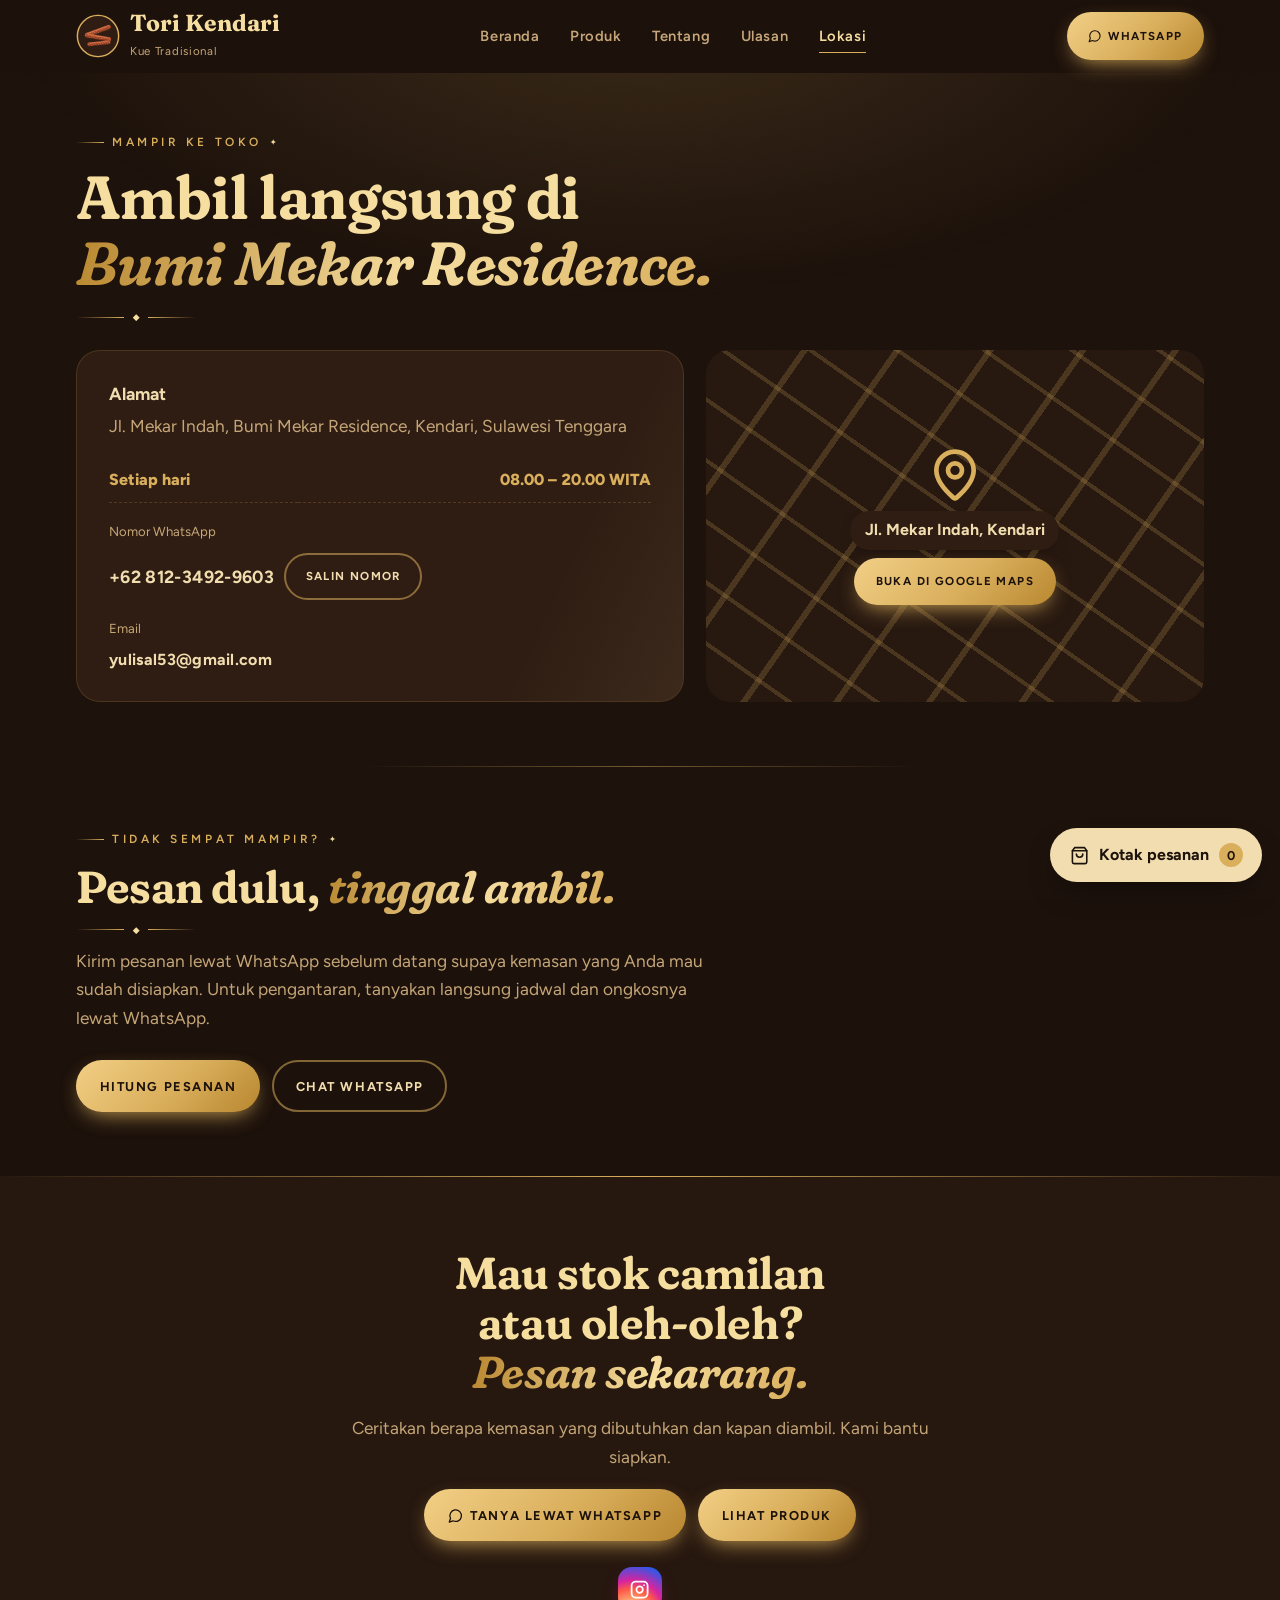
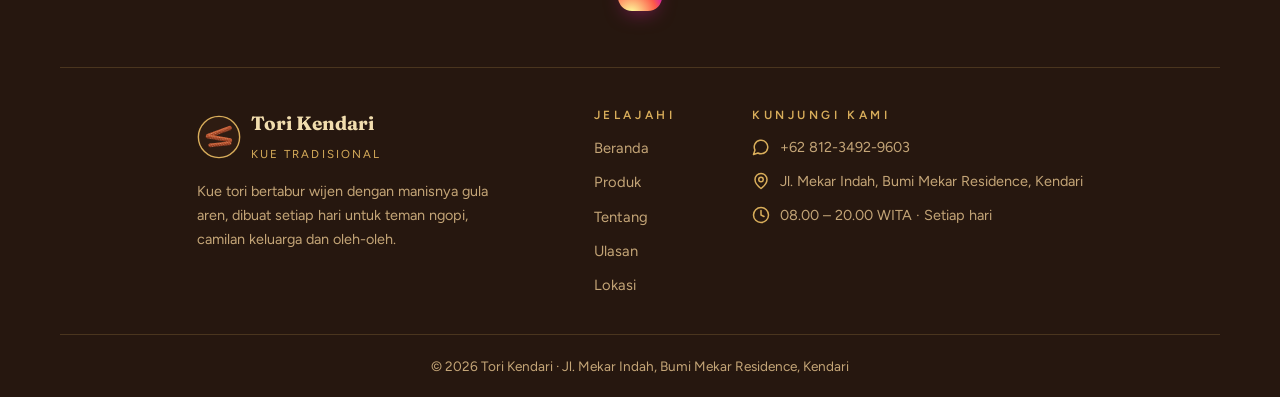
==== commit 38af9240: "Tombol ajakan footer sama-sama emas penuh sampai tepi Co-Authored-By: Claude Opus 5.5 <noreply@anthr" ====
--- a/lokasi.html
+++ b/lokasi.html
@@ -174,7 +174,7 @@
     <p class="lead">Ceritakan berapa kemasan yang dibutuhkan dan kapan diambil. Kami bantu siapkan.</p>
     <div class="ctas" style="justify-content:center">
       <a class="btn btn-rasp wa-link" href="#" target="_blank" rel="noopener"><svg class="lc" viewBox="0 0 24 24" aria-hidden="true"><path d="M7.9 20A9 9 0 1 0 4 16.1L2 22Z"/></svg>Tanya lewat WhatsApp</a>
-      <a class="btn btn-ghost" href="produk.html">Lihat produk</a>
+      <a class="btn btn-rasp" href="produk.html">Lihat produk</a>
     </div>
     <div class="socials">
       <a id="igLink" class="so-ig" href="#" target="_blank" rel="noopener" aria-label="Instagram"><svg class="lc" viewBox="0 0 24 24"><rect x="2" y="2" width="20" height="20" rx="5"/><path d="M16 11.37A4 4 0 1 1 12.63 8 4 4 0 0 1 16 11.37z"/><path d="M17.5 6.5h.01"/></svg></a>
--- a/style.css
+++ b/style.css
@@ -524,3 +524,5 @@
 .rate-stars{display:flex;justify-content:flex-end;width:fit-content}
 .rv-list::before{display:none}
 .rv-list{padding-bottom:clamp(40px,5vw,64px)}
+/* tombol emas penuh sampai tepi */
+.btn-rasp{border-color:transparent;background-origin:border-box}
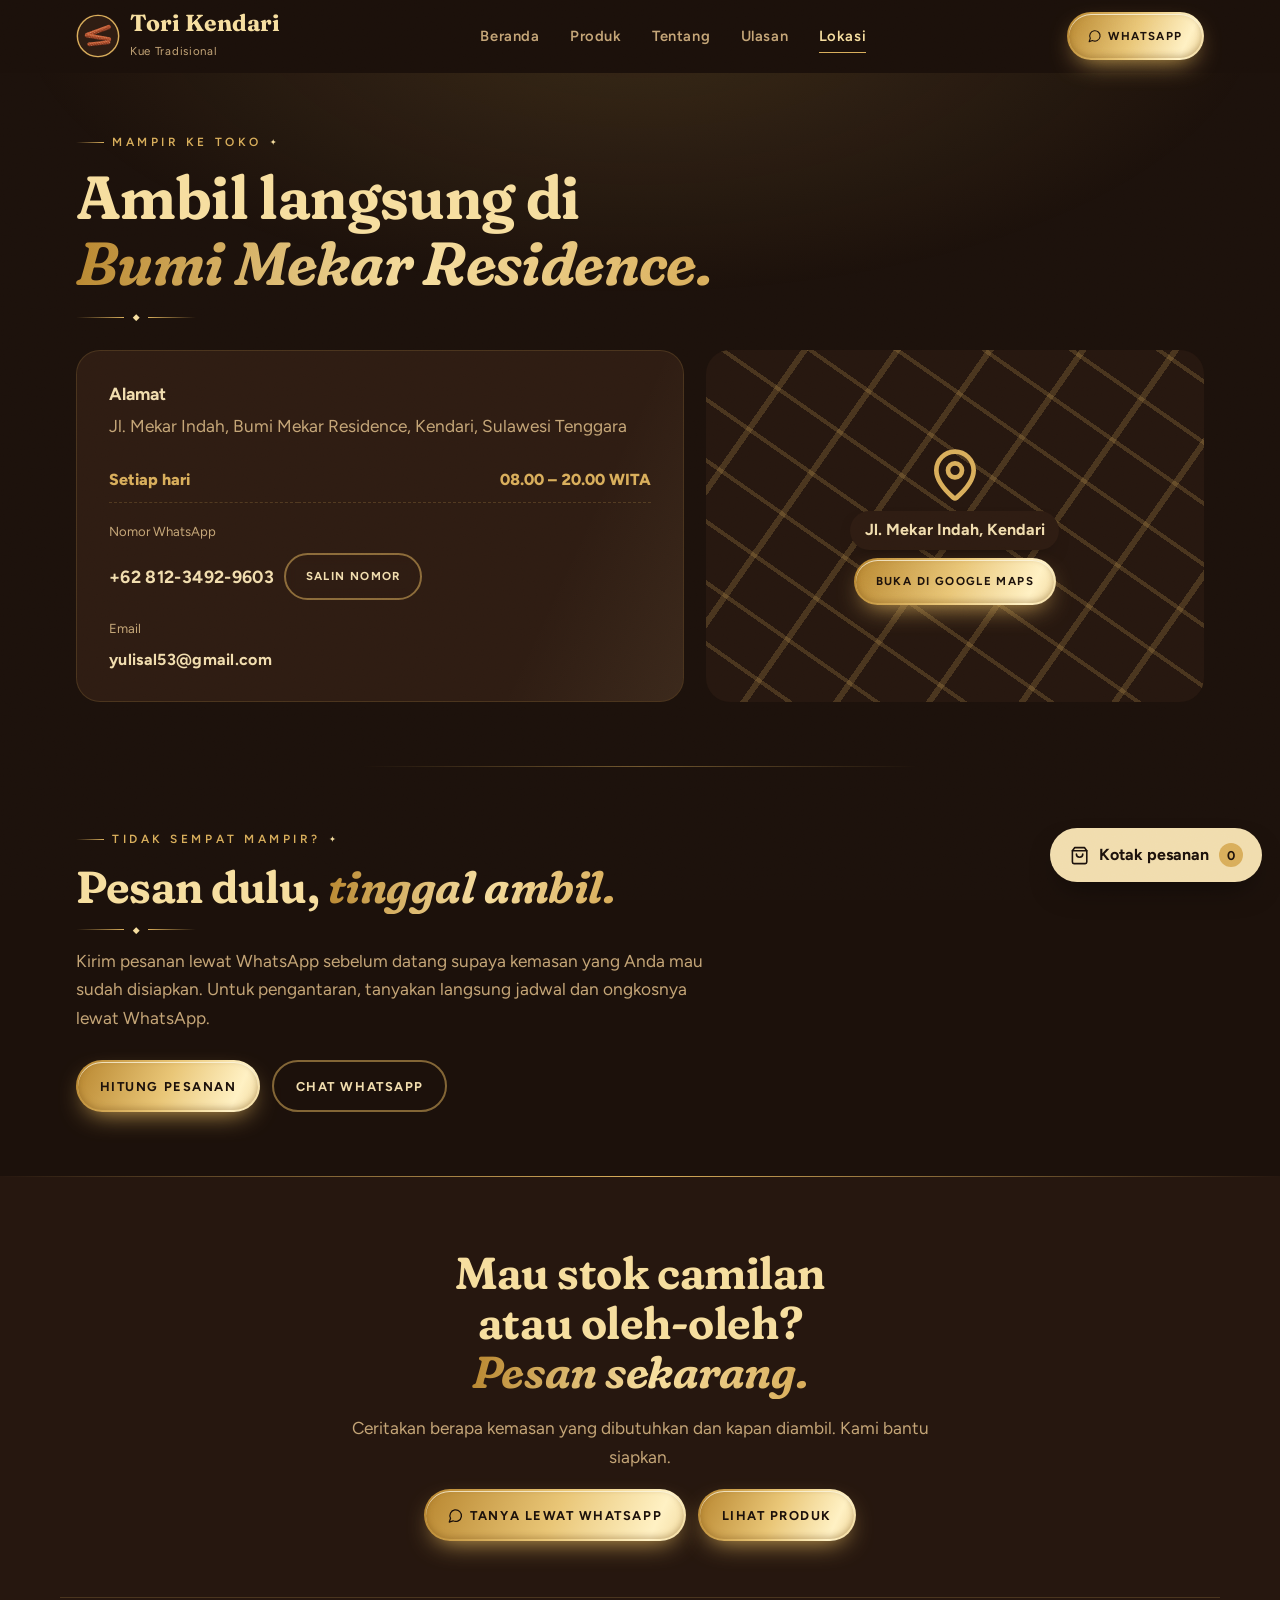
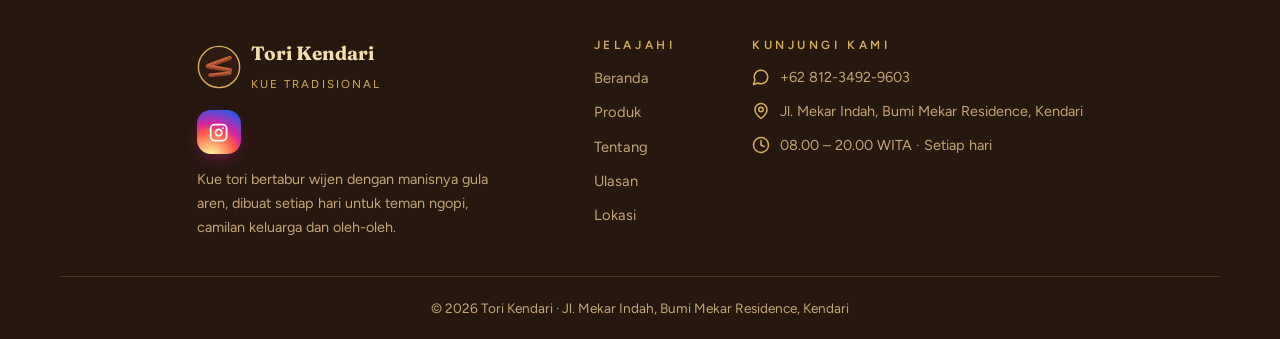
==== commit 665fb878: "Tombol Hitung pesanan jadi emas, efek emas mengalir, ikon Instagram di bawah nama brand Co-Authored-" ====
--- a/lokasi.html
+++ b/lokasi.html
@@ -176,13 +176,13 @@
       <a class="btn btn-rasp wa-link" href="#" target="_blank" rel="noopener"><svg class="lc" viewBox="0 0 24 24" aria-hidden="true"><path d="M7.9 20A9 9 0 1 0 4 16.1L2 22Z"/></svg>Tanya lewat WhatsApp</a>
       <a class="btn btn-rasp" href="produk.html">Lihat produk</a>
     </div>
-    <div class="socials">
-      <a id="igLink" class="so-ig" href="#" target="_blank" rel="noopener" aria-label="Instagram"><svg class="lc" viewBox="0 0 24 24"><rect x="2" y="2" width="20" height="20" rx="5"/><path d="M16 11.37A4 4 0 1 1 12.63 8 4 4 0 0 1 16 11.37z"/><path d="M17.5 6.5h.01"/></svg></a>
-    </div>
   </div>
   <div class="wrap fcols">
     <div class="fbrand">
       <a class="fbrand-logo" href="index.html"><svg width="44" height="44" aria-hidden="true"><use href="#i-mark"/></svg><span><b>Tori Kendari</b><small>Kue Tradisional</small></span></a>
+      <div class="socials fsoc">
+        <a id="igLink" class="so-ig" href="#" target="_blank" rel="noopener" aria-label="Instagram"><svg class="lc" viewBox="0 0 24 24"><rect x="2" y="2" width="20" height="20" rx="5"/><path d="M16 11.37A4 4 0 1 1 12.63 8 4 4 0 0 1 16 11.37z"/><path d="M17.5 6.5h.01"/></svg></a>
+      </div>
       <p>Kue tori bertabur wijen dengan manisnya gula aren, dibuat setiap hari untuk teman ngopi, camilan keluarga dan oleh-oleh.</p>
     </div>
     <div class="fcol">
--- a/style.css
+++ b/style.css
@@ -526,3 +526,13 @@
 .rv-list{padding-bottom:clamp(40px,5vw,64px)}
 /* tombol emas penuh sampai tepi */
 .btn-rasp{border-color:transparent;background-origin:border-box}
+/* ikon instagram di bawah nama brand */
+.fsoc{margin-top:0}
+.fbrand .fsoc{justify-content:flex-start}
+/* tombol emas lebih hidup: emas mengalir, kilap tepi, denyut cahaya */
+.btn-rasp{background:linear-gradient(115deg,#B8862F 0%,#E9C677 22%,#FFF1C4 38%,#D9AE5B 55%,#F2CF85 75%,#B8862F 100%);background-size:240% 100%;background-origin:border-box;animation:emasAlir 7s linear infinite,denyutEmas 2.8s ease-in-out infinite;box-shadow:inset 0 1px 0 rgba(255,250,230,.75),inset 0 -2px 6px rgba(110,70,15,.35),0 10px 26px -10px var(--rasp)}
+.btn-rasp:hover{box-shadow:inset 0 1px 0 rgba(255,250,230,.8),inset 0 -2px 6px rgba(110,70,15,.35),0 0 0 4px rgba(217,174,91,.22),0 14px 36px -8px rgba(246,222,159,.75)}
+@keyframes emasAlir{to{background-position:240% 0}}
+@keyframes denyutEmas{0%,100%{filter:brightness(1)}50%{filter:brightness(1.1) saturate(1.08)}}
+.btn-ghost:hover{background:rgba(217,174,91,.12)}
+@media (prefers-reduced-motion:reduce){.btn-rasp{animation:none}}
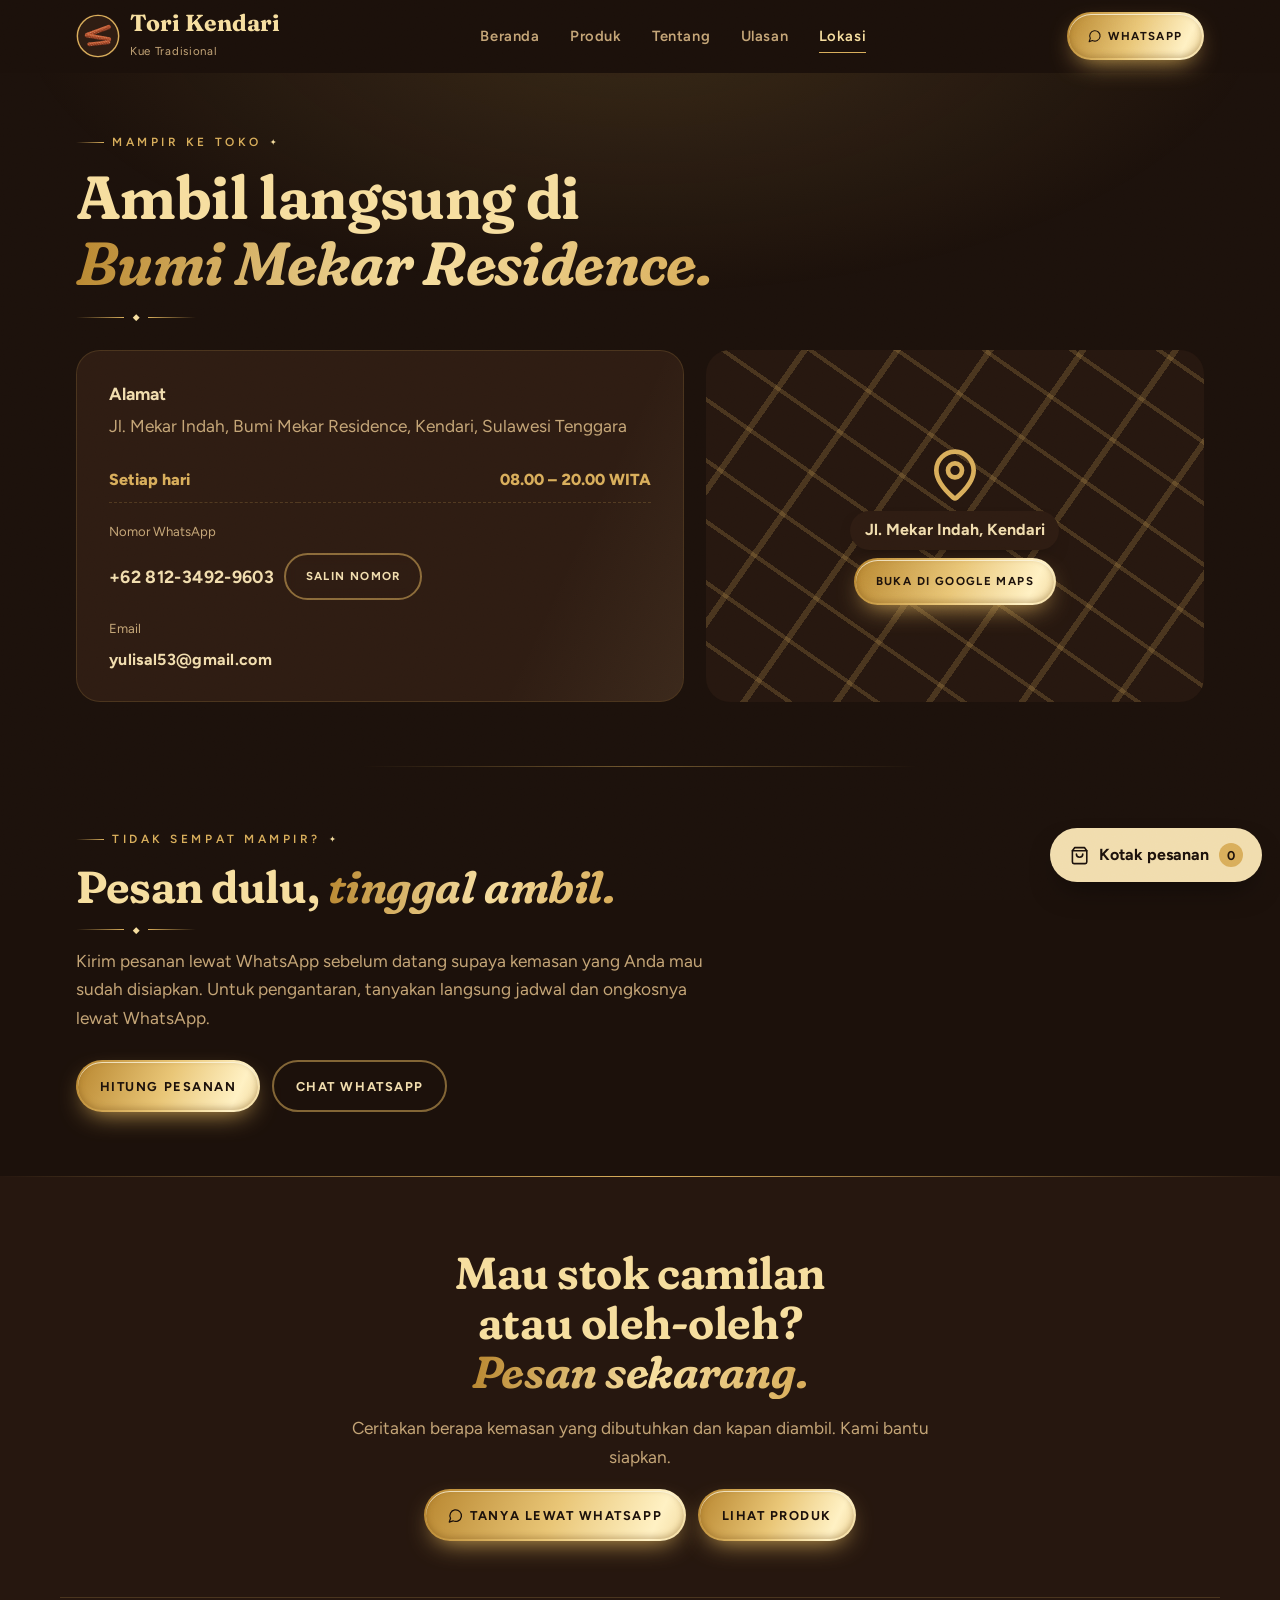
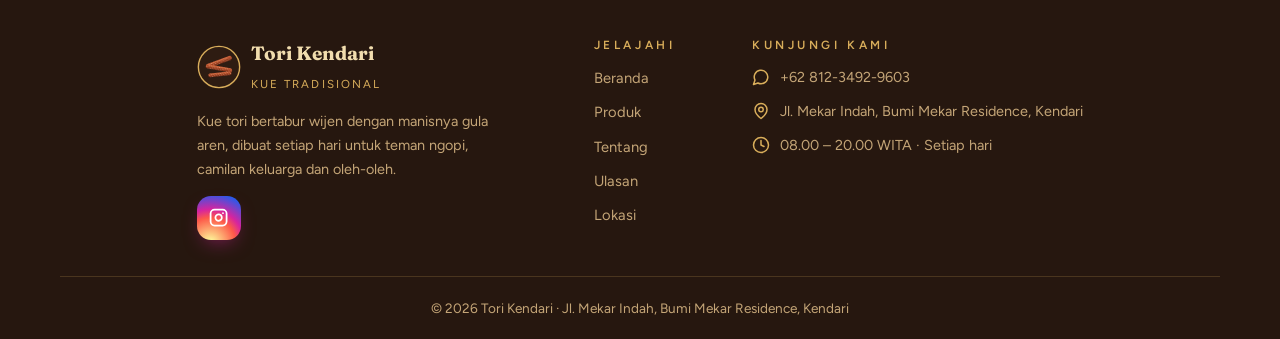
==== commit eb173f3e: "Ikon Instagram di bawah deskripsi footer, ikon kartu melayang seirama Co-Authored-By: Claude Opus 5." ====
--- a/lokasi.html
+++ b/lokasi.html
@@ -180,10 +180,10 @@
   <div class="wrap fcols">
     <div class="fbrand">
       <a class="fbrand-logo" href="index.html"><svg width="44" height="44" aria-hidden="true"><use href="#i-mark"/></svg><span><b>Tori Kendari</b><small>Kue Tradisional</small></span></a>
+      <p>Kue tori bertabur wijen dengan manisnya gula aren, dibuat setiap hari untuk teman ngopi, camilan keluarga dan oleh-oleh.</p>
       <div class="socials fsoc">
         <a id="igLink" class="so-ig" href="#" target="_blank" rel="noopener" aria-label="Instagram"><svg class="lc" viewBox="0 0 24 24"><rect x="2" y="2" width="20" height="20" rx="5"/><path d="M16 11.37A4 4 0 1 1 12.63 8 4 4 0 0 1 16 11.37z"/><path d="M17.5 6.5h.01"/></svg></a>
       </div>
-      <p>Kue tori bertabur wijen dengan manisnya gula aren, dibuat setiap hari untuk teman ngopi, camilan keluarga dan oleh-oleh.</p>
     </div>
     <div class="fcol">
       <h4>Jelajahi</h4>
--- a/style.css
+++ b/style.css
@@ -536,3 +536,5 @@
 @keyframes denyutEmas{0%,100%{filter:brightness(1)}50%{filter:brightness(1.1) saturate(1.08)}}
 .btn-ghost:hover{background:rgba(217,174,91,.12)}
 @media (prefers-reduced-motion:reduce){.btn-rasp{animation:none}}
+/* ikon kartu melayang seirama */
+.feat .ico,.ex-card .ico{animation-delay:0s!important}
